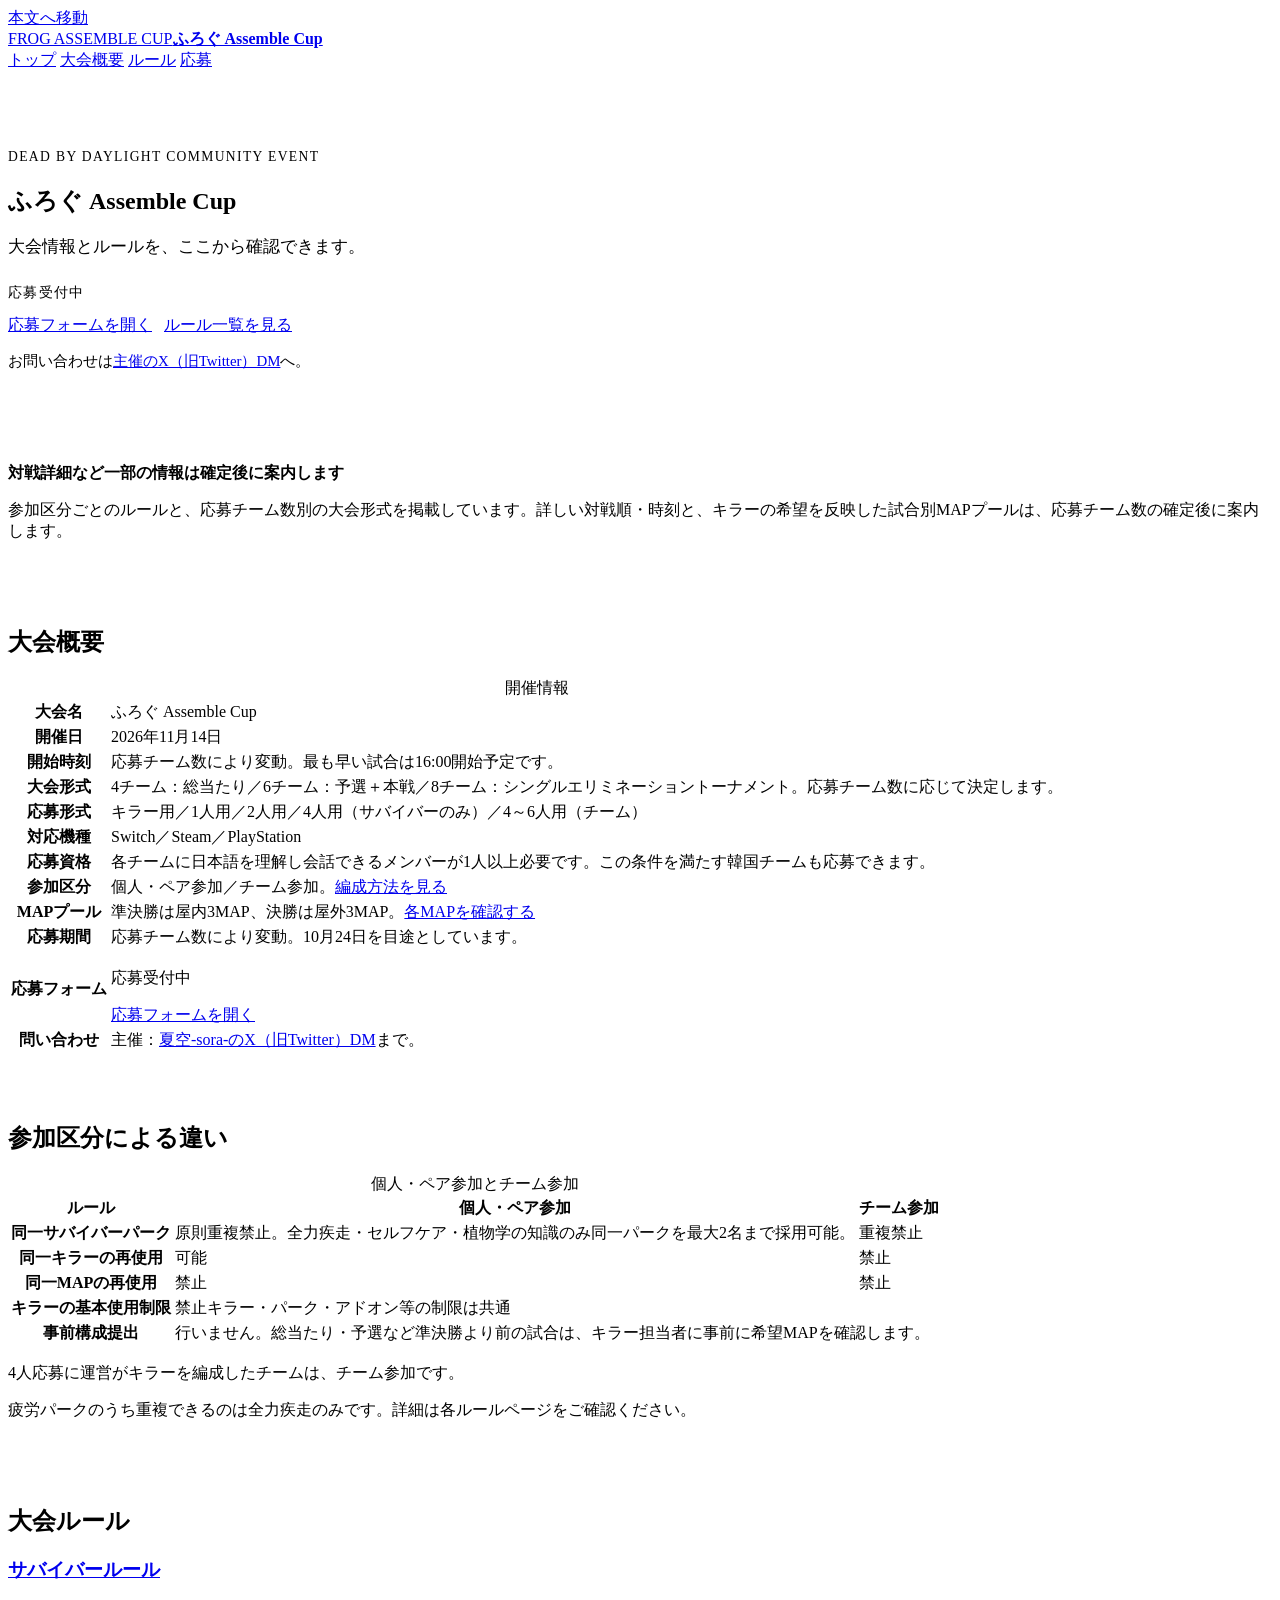
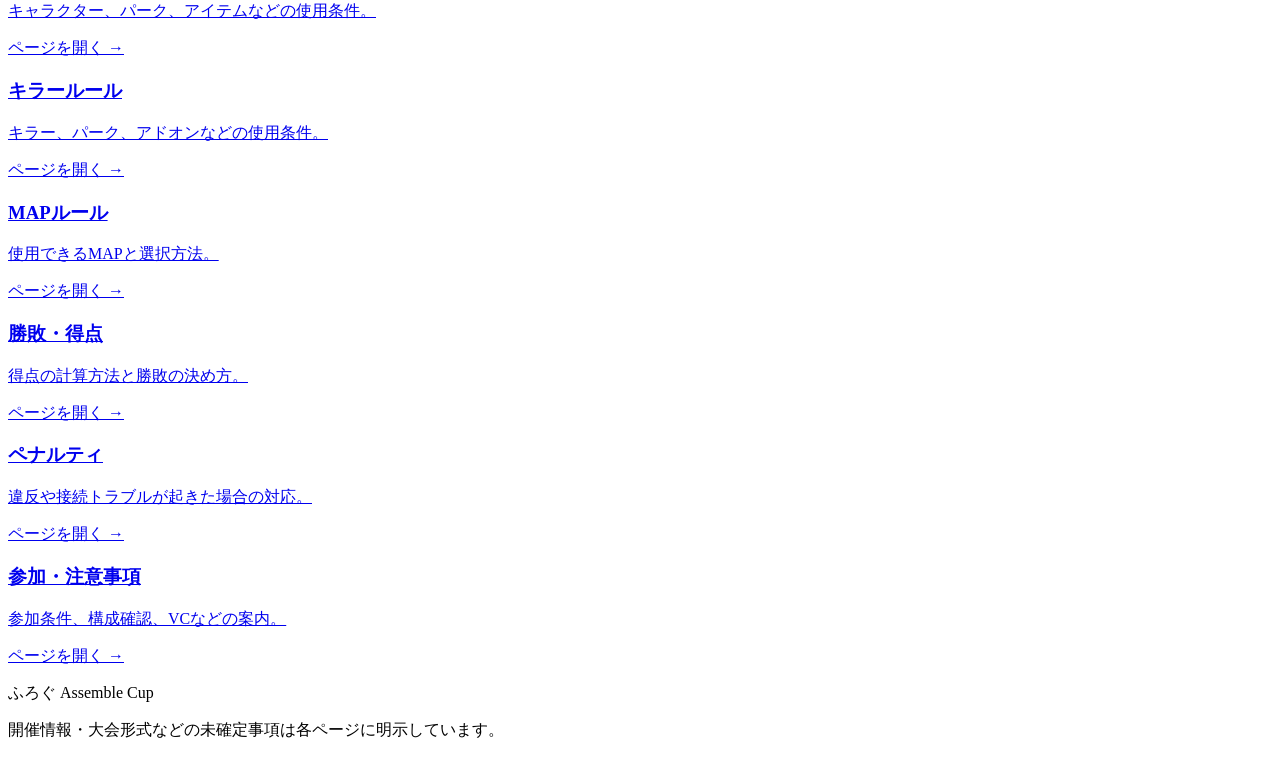
==== index.html @ 49b18150 "Add official Assemble Cup entry links and navigation" ====
<!DOCTYPE html>
<html lang="ja">
<head>
  <meta charset="UTF-8">
  <meta name="viewport" content="width=device-width, initial-scale=1">
  <meta name="description" content="ふろぐ Assemble Cupの大会情報とルール。個人・ペア参加とチーム参加の違いを確認できます。">
  <title>ふろぐ Assemble Cup | 大会ルール</title>
  <link rel="stylesheet" href="css/tokens.css">
  <link rel="stylesheet" href="css/base.css">
  <link rel="stylesheet" href="css/components.css">
  <link rel="stylesheet" href="css/pages.css">
</head>
<body>
  <a class="skip-link" href="#main">本文へ移動</a>
  <header class="site-header">
    <div class="container header-inner">
      <a class="brand" href="index.html" aria-current="page"><span>FROG ASSEMBLE CUP</span><strong>ふろぐ Assemble Cup</strong></a>
      <nav class="site-nav" aria-label="サイトナビゲーション">
        <a href="index.html" aria-current="page">トップ</a>
        <a href="index.html#overview">大会概要</a>
        <a href="pages/rules.html">ルール</a>
        <a href="index.html#entry">応募</a>
      </nav>
    </div>
  </header>
  <main id="main" class="container" tabindex="-1">
    <section class="hero" aria-labelledby="event-title">
      <p class="hero-label">DEAD BY DAYLIGHT COMMUNITY EVENT</p>
      <h1 id="event-title">ふろぐ Assemble Cup</h1>
      <p class="lead">大会情報とルールを、ここから確認できます。</p>
      <p class="hero-label">応募受付中</p>
      <div class="hero-actions"><a class="button" href="https://sorafes-entry.mnb-bsk-bn.workers.dev/">応募フォームを開く</a><a class="button" href="pages/rules.html">ルール一覧を見る</a></div>
      <p class="hero-contact">お問い合わせは<a href="https://x.com/sora_kkp_game">主催のX（旧Twitter）DM</a>へ。</p>
    </section>
    <section class="section" aria-label="公開内容について"><div class="notice"><strong>対戦詳細など一部の情報は確定後に案内します</strong><p>参加区分ごとのルールと、応募チーム数別の大会形式を掲載しています。詳しい対戦順・時刻と、キラーの希望を反映した試合別MAPプールは、応募チーム数の確定後に案内します。</p></div></section>
    <section class="section" id="overview" aria-labelledby="overview-heading">
      <h2 class="section-heading" id="overview-heading">大会概要</h2>
      <div class="table-wrap"><table><caption>開催情報</caption><tbody>
        <tr><th scope="row">大会名</th><td>ふろぐ Assemble Cup</td></tr>
        <tr><th scope="row">開催日</th><td><time datetime="2026-11-14">2026年11月14日</time></td></tr><tr><th scope="row">開始時刻</th><td>応募チーム数により変動。最も早い試合は16:00開始予定です。</td></tr>
        <tr><th scope="row">大会形式</th><td>4チーム：総当たり／6チーム：予選＋本戦／8チーム：シングルエリミネーショントーナメント。応募チーム数に応じて決定します。</td></tr>
        <tr><th scope="row">応募形式</th><td>キラー用／1人用／2人用／4人用（サバイバーのみ）／4～6人用（チーム）</td></tr><tr><th scope="row">対応機種</th><td>Switch／Steam／PlayStation</td></tr><tr><th scope="row">応募資格</th><td>各チームに日本語を理解し会話できるメンバーが1人以上必要です。この条件を満たす韓国チームも応募できます。</td></tr>
        <tr><th scope="row">参加区分</th><td>個人・ペア参加／チーム参加。<a href="pages/notes.html#entry-types">編成方法を見る</a></td></tr>
        <tr><th scope="row">MAPプール</th><td>準決勝は屋内3MAP、決勝は屋外3MAP。<a href="pages/map-pool.html#map-pools">各MAPを確認する</a></td></tr><tr><th scope="row">応募期間</th><td>応募チーム数により変動。<time datetime="2026-10-24">10月24日</time>を目途としています。</td></tr><tr id="entry"><th scope="row">応募フォーム</th><td><p>応募受付中</p><a class="button" href="https://sorafes-entry.mnb-bsk-bn.workers.dev/">応募フォームを開く</a></td></tr><tr><th scope="row">問い合わせ</th><td>主催：<a href="https://x.com/sora_kkp_game">夏空-sora-のX（旧Twitter）DM</a>まで。</td></tr>
      </tbody></table></div>
    </section>
    <section class="section" aria-label="参加区分による違い"><section class="card" id="differences"><h2>参加区分による違い</h2><div class="table-wrap"><table class="comparison-table"><caption>個人・ペア参加とチーム参加</caption><thead><tr><th scope="col">ルール</th><th scope="col">個人・ペア参加</th><th scope="col">チーム参加</th></tr></thead><tbody><tr><th scope="row">同一サバイバーパーク</th><td>原則重複禁止。全力疾走・セルフケア・植物学の知識のみ同一パークを最大2名まで採用可能。</td><td>重複禁止</td></tr><tr><th scope="row">同一キラーの再使用</th><td>可能</td><td>禁止</td></tr><tr><th scope="row">同一MAPの再使用</th><td>禁止</td><td>禁止</td></tr><tr><th scope="row">キラーの基本使用制限</th><td colspan="2">禁止キラー・パーク・アドオン等の制限は共通</td></tr><tr><th scope="row">事前構成提出</th><td colspan="2">行いません。総当たり・予選など準決勝より前の試合は、キラー担当者に事前に希望MAPを確認します。</td></tr></tbody></table></div><p>4人応募に運営がキラーを編成したチームは、チーム参加です。</p><p class="muted">疲労パークのうち重複できるのは全力疾走のみです。詳細は各ルールページをご確認ください。</p></section></section>
    <section class="section" id="rules" aria-labelledby="rules-heading"><h2 class="section-heading" id="rules-heading">大会ルール</h2><div class="grid"><a class="card rule-link" href="pages/survivor-rules.html"><h3>サバイバールール</h3><p>キャラクター、パーク、アイテムなどの使用条件。</p><span class="link-label">ページを開く →</span></a>
<a class="card rule-link" href="pages/killer-rules.html"><h3>キラールール</h3><p>キラー、パーク、アドオンなどの使用条件。</p><span class="link-label">ページを開く →</span></a>
<a class="card rule-link" href="pages/map-pool.html"><h3>MAPルール</h3><p>使用できるMAPと選択方法。</p><span class="link-label">ページを開く →</span></a>
<a class="card rule-link" href="pages/win-condition.html"><h3>勝敗・得点</h3><p>得点の計算方法と勝敗の決め方。</p><span class="link-label">ページを開く →</span></a>
<a class="card rule-link" href="pages/penalties.html"><h3>ペナルティ</h3><p>違反や接続トラブルが起きた場合の対応。</p><span class="link-label">ページを開く →</span></a>
<a class="card rule-link" href="pages/notes.html"><h3>参加・注意事項</h3><p>参加条件、構成確認、VCなどの案内。</p><span class="link-label">ページを開く →</span></a></div></section>
  </main>
  <footer class="site-footer"><div class="container"><p>ふろぐ Assemble Cup</p><p>開催情報・大会形式などの未確定事項は各ページに明示しています。</p></div></footer>
</body>
</html>
---- css/pages.css ----
.hero { padding-block: 64px 44px; border-bottom: 1px solid var(--line); }
.hero-label { color: var(--accent); letter-spacing: .1em; font-size: .85rem; }
.hero .lead { max-width: 640px; color: var(--muted); font-size: 1.05rem; margin-bottom: 26px; }
.hero-contact { margin: 16px 0 0; color: var(--muted); font-size: .93rem; }
.hero h1 { margin-bottom: 18px; }
.section { padding-top: 48px; }
.section-heading { margin-bottom: 20px; }
.page-hero { padding-block: 40px 28px; }
.page-hero h1 { font-size: clamp(1.8rem, 4vw, 2.6rem); margin-bottom: 12px; }
.rule-shell { display: grid; grid-template-columns: 224px minmax(0, 1fr); align-items: start; gap: 28px; }
.rule-content { display: grid; grid-template-columns: minmax(0, 1fr); gap: 20px; min-width: 0; }
.check-list { padding-left: 1.3em; }
.check-list li + li { margin-top: 8px; }
@media (max-width: 900px) { .rule-shell { grid-template-columns: minmax(0, 1fr); gap: 24px; } }
@media (max-width: 600px) { .hero { padding-block: 40px 32px; } .section { padding-top: 36px; } .page-hero { padding-block: 28px 24px; } }

.hero-actions { display: flex; flex-wrap: wrap; gap: 12px; }
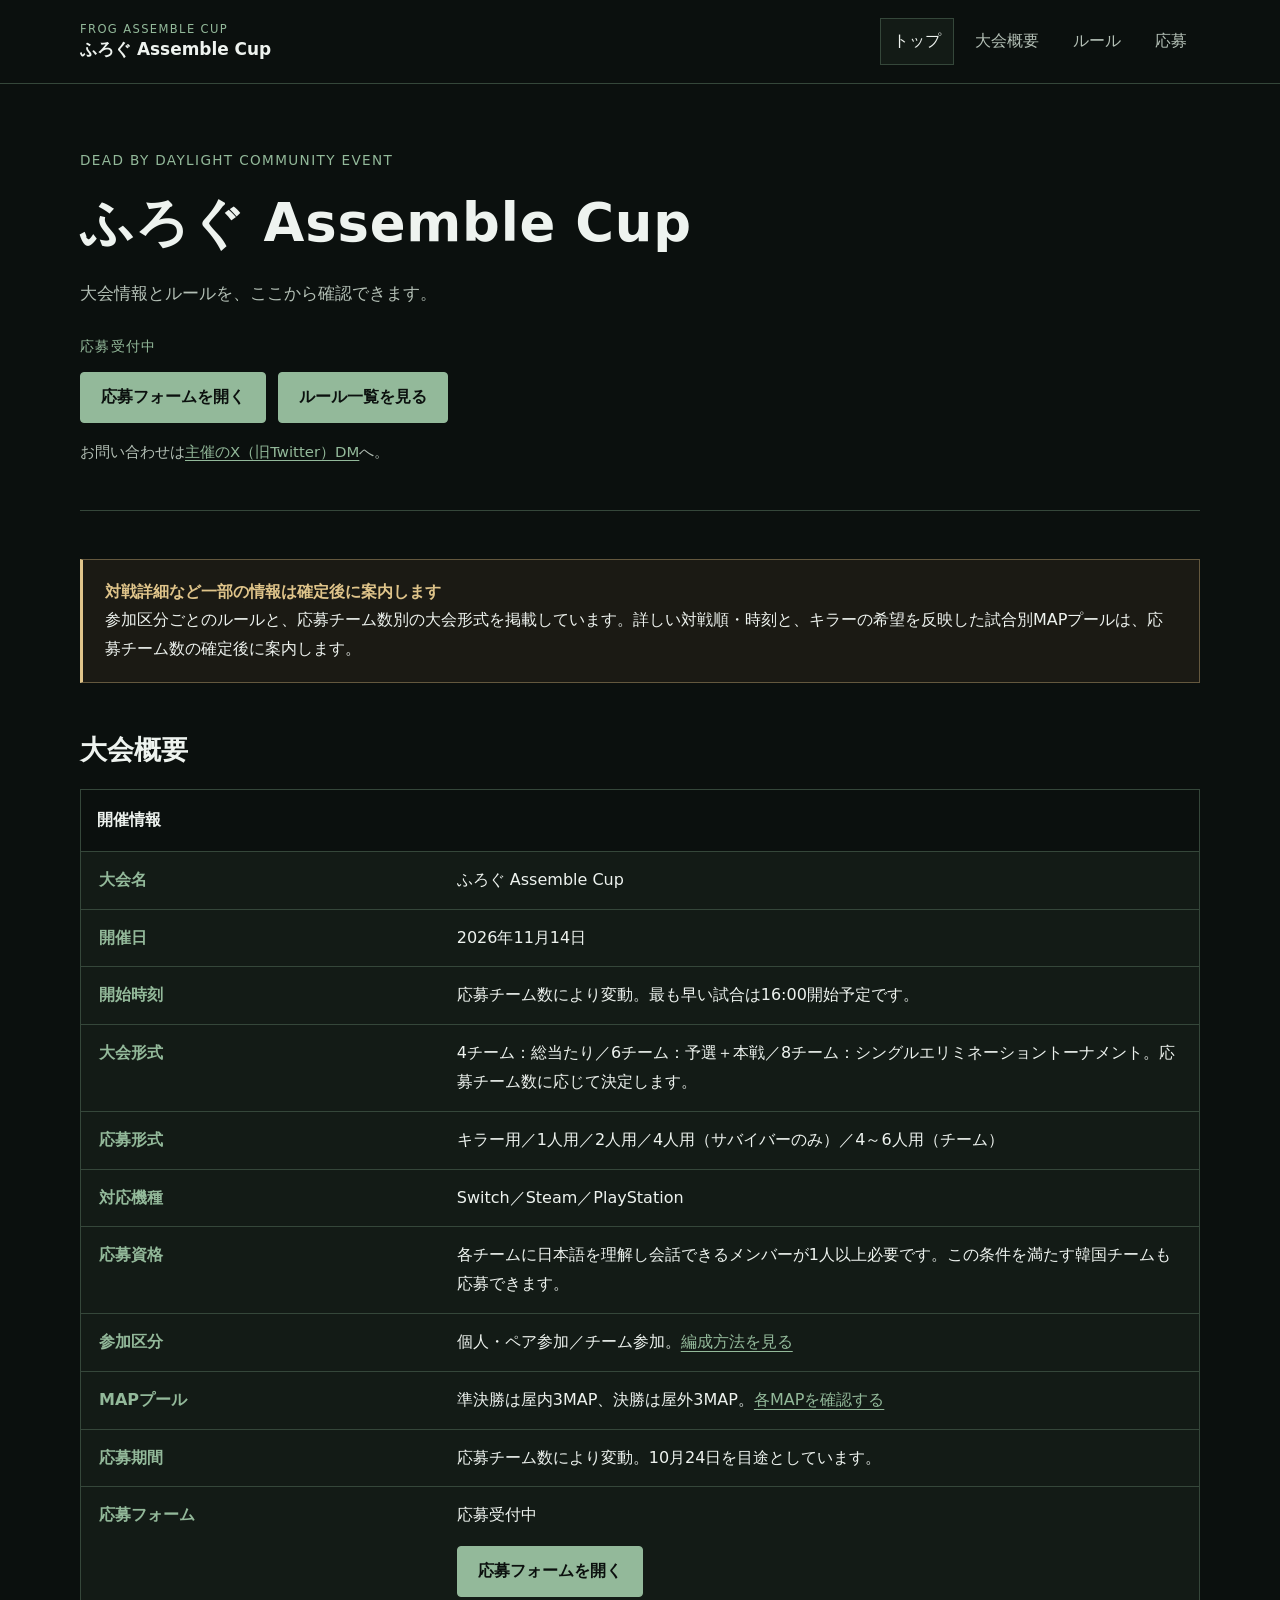
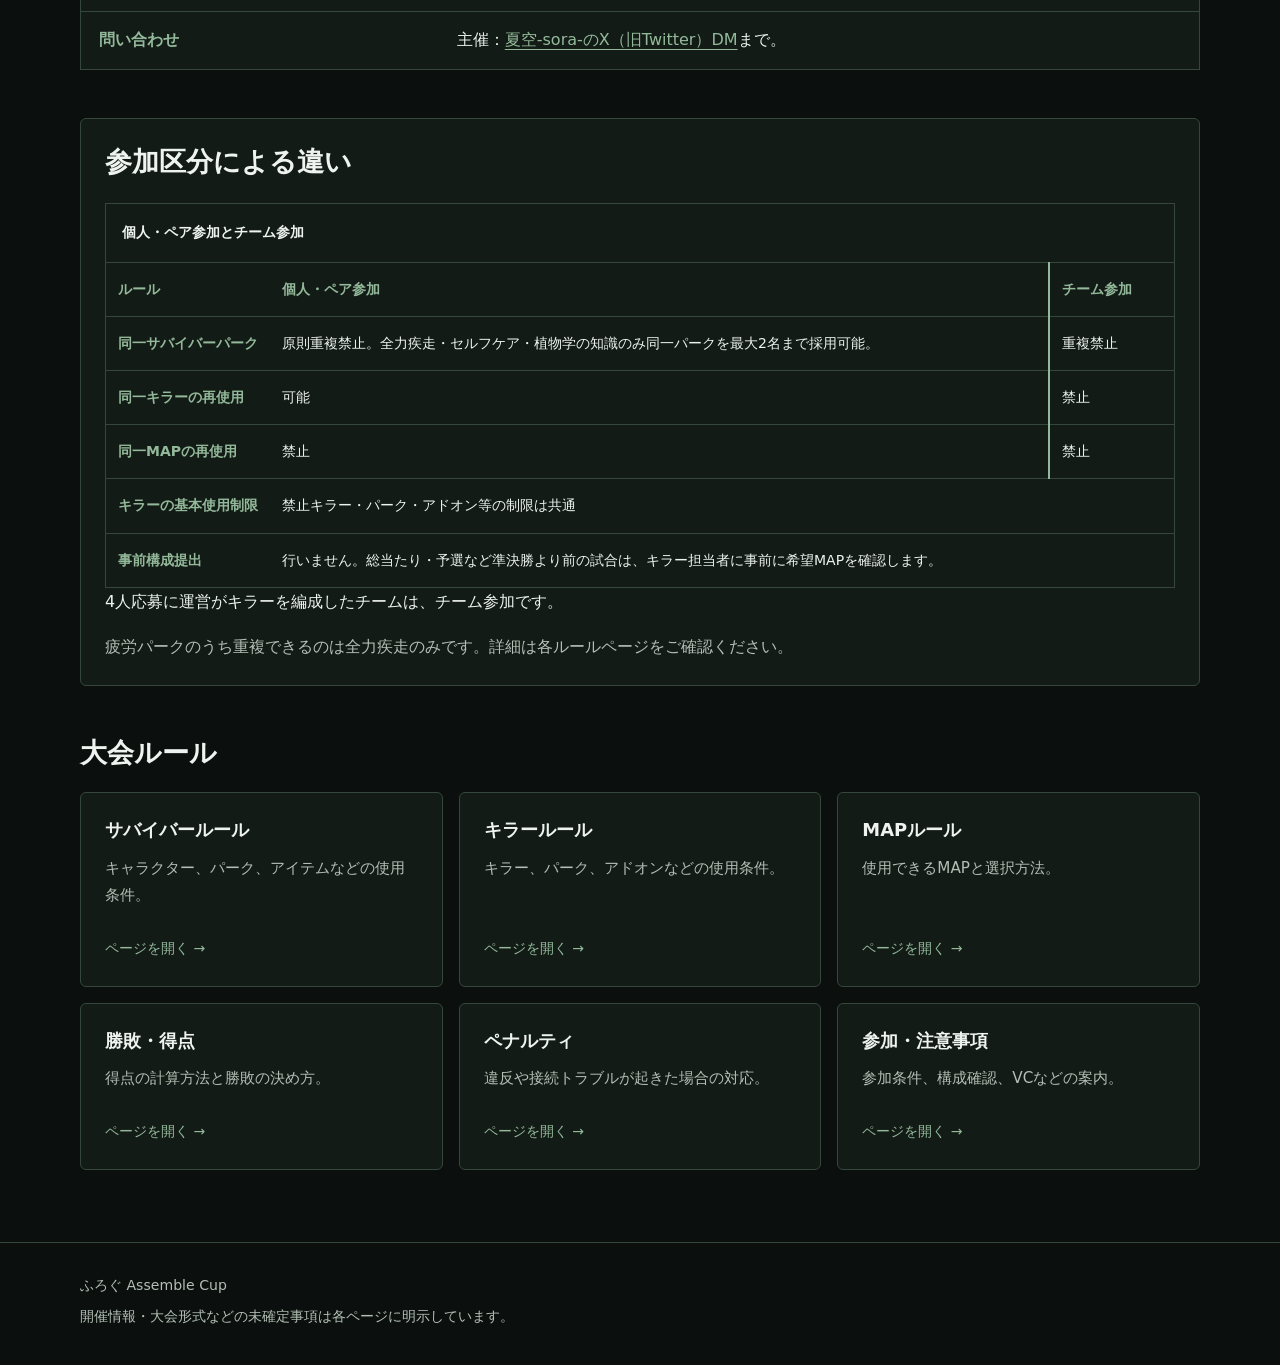
==== commit 7e5a5809: "Add OGP and favicon metadata" ====
--- a/index.html
+++ b/index.html
@@ -5,6 +5,25 @@
   <meta name="viewport" content="width=device-width, initial-scale=1">
   <meta name="description" content="ふろぐ Assemble Cupの大会情報とルール。個人・ペア参加とチーム参加の違いを確認できます。">
   <title>ふろぐ Assemble Cup | 大会ルール</title>
+  <meta property="og:title" content="ふろぐ Assemble Cup | 大会ルール">
+  <meta property="og:description" content="ふろぐ Assemble Cupの大会情報とルール。個人・ペア参加とチーム参加の違いを確認できます。">
+  <meta property="og:type" content="website">
+  <meta property="og:site_name" content="ふろぐ Assemble Cup">
+  <meta property="og:locale" content="ja_JP">
+  <meta property="og:url" content="https://soradbdkkp-lang.github.io/frog-assemble-cup/index.html">
+  <meta property="og:image" content="https://soradbdkkp-lang.github.io/frog-assemble-cup/assets/images/ogp-assemble-cup.png">
+  <meta property="og:image:type" content="image/png">
+  <meta property="og:image:width" content="1200">
+  <meta property="og:image:height" content="630">
+  <meta property="og:image:alt" content="ふろぐ Assemble Cup 大会告知画像">
+  <meta name="twitter:card" content="summary_large_image">
+  <meta name="twitter:title" content="ふろぐ Assemble Cup | 大会ルール">
+  <meta name="twitter:description" content="ふろぐ Assemble Cupの大会情報とルール。個人・ペア参加とチーム参加の違いを確認できます。">
+  <meta name="twitter:image" content="https://soradbdkkp-lang.github.io/frog-assemble-cup/assets/images/ogp-assemble-cup.png">
+  <meta name="twitter:image:alt" content="ふろぐ Assemble Cup 大会告知画像">
+  <link rel="icon" type="image/png" sizes="32x32" href="assets/images/favicon-32.png">
+  <link rel="icon" href="assets/images/favicon.ico" sizes="any">
+  <link rel="apple-touch-icon" sizes="180x180" href="assets/images/apple-touch-icon.png">
   <link rel="stylesheet" href="css/tokens.css">
   <link rel="stylesheet" href="css/base.css">
   <link rel="stylesheet" href="css/components.css">
--- a/css/tokens.css
+++ b/css/tokens.css
@@ -0,0 +1,12 @@
+:root {
+  color-scheme: dark;
+  --bg: #0b100e;
+  --surface: #131b16;
+  --surface-hover: #1b2820;
+  --text: #eef3ef;
+  --muted: #b3bfb5;
+  --accent: #93b99a;
+  --line: #35473a;
+  --warning: #dfc48a;
+  --max-width: 1120px;
+}
--- a/css/base.css
+++ b/css/base.css
@@ -0,0 +1,18 @@
+* { box-sizing: border-box; }
+html { scroll-behavior: smooth; }
+body { margin: 0; background: var(--bg); color: var(--text); font-family: 'Yu Gothic', 'Hiragino Kaku Gothic ProN', Meiryo, system-ui, sans-serif; line-height: 1.8; overflow-wrap: anywhere; }
+a { color: var(--accent); text-underline-offset: .22em; }
+a:hover { color: var(--text); }
+:focus-visible { outline: 3px solid var(--accent); outline-offset: 4px; }
+img { display: block; max-width: 100%; }
+h1, h2, h3, p { margin-top: 0; }
+h1, h2, h3 { line-height: 1.4; }
+h1 { font-size: clamp(1.9rem, 5vw, 3.3rem); letter-spacing: .015em; }
+h2 { font-size: clamp(1.35rem, 3vw, 1.7rem); }
+h3 { font-size: 1.12rem; }
+p:last-child, ul:last-child { margin-bottom: 0; }
+[id] { scroll-margin-top: 7rem; }
+.container { width: min(var(--max-width), calc(100% - 40px)); margin-inline: auto; }
+.muted { color: var(--muted); }
+@media (max-width: 600px) { .container { width: calc(100% - 32px); } [id] { scroll-margin-top: 11rem; } }
+@media (prefers-reduced-motion: reduce) { html { scroll-behavior: auto; } }
--- a/css/components.css
+++ b/css/components.css
@@ -0,0 +1,74 @@
+.skip-link { position: fixed; top: 12px; left: 12px; z-index: 30; padding: 10px 16px; background: var(--text); color: var(--bg); transform: translateY(-160%); }
+.skip-link:focus { transform: translateY(0); }
+.site-header { position: sticky; top: 0; z-index: 20; border-bottom: 1px solid var(--line); background: var(--bg); }
+.header-inner { display: flex; align-items: center; justify-content: space-between; gap: 24px; padding-block: 18px; }
+.brand { color: var(--text); text-decoration: none; line-height: 1.45; }
+.brand span { display: block; color: var(--accent); font-size: .72rem; letter-spacing: .12em; }
+.brand strong { display: block; font-size: 1.06rem; }
+.site-nav { display: flex; gap: 8px; flex-wrap: wrap; }
+.site-nav a { display: inline-flex; align-items: center; min-height: 44px; padding: 8px 12px; color: var(--muted); text-decoration: none; border: 1px solid transparent; }
+.site-nav a:hover, .site-nav a[aria-current='page'] { color: var(--text); border-color: var(--line); background: var(--surface); }
+.card { padding: 24px; background: var(--surface); border: 1px solid var(--line); border-radius: 6px; }
+.grid { display: grid; grid-template-columns: repeat(3, minmax(0, 1fr)); gap: 16px; }
+.rule-link { display: flex; flex-direction: column; align-items: flex-start; gap: 12px; color: var(--text); text-decoration: none; }
+.rule-link:hover { background: var(--surface-hover); }
+.rule-link h3 { margin: 0; }
+.rule-link p { color: var(--muted); font-size: .95rem; }
+.rule-link .link-label { margin-top: auto; color: var(--accent); font-size: .88rem; }
+.status { display: inline-block; color: var(--warning); font-size: .82rem; padding: 2px 9px; border: 1px solid #64583e; border-radius: 3px; }
+.notice { padding: 18px 22px; border: 1px solid #64583e; border-left: 3px solid var(--warning); background: #1b1a14; }
+.notice strong { color: var(--warning); }
+.button { display: inline-flex; align-items: center; justify-content: center; min-height: 48px; padding: 10px 20px; border: 1px solid var(--accent); border-radius: 4px; background: var(--accent); color: var(--bg); font-weight: 700; text-decoration: none; }
+.button:hover { background: var(--text); color: var(--bg); }
+.breadcrumb { font-size: .9rem; color: var(--muted); margin-bottom: 18px; }
+.side-nav { display: grid; align-content: start; gap: 6px; position: sticky; top: 114px; }
+.side-nav a { min-height: 44px; display: flex; align-items: center; padding: 10px 14px; border: 1px solid var(--line); color: var(--muted); text-decoration: none; }
+.side-nav a:hover, .side-nav a[aria-current='page'] { border-color: var(--accent); background: var(--surface); color: var(--text); }
+.page-toc { padding: 16px 20px; border: 1px solid var(--line); background: var(--surface); }
+.page-toc ul { display: flex; flex-wrap: wrap; gap: 8px 20px; padding: 0; list-style: none; }
+.page-toc a { min-height: 44px; display: inline-flex; align-items: center; }
+.table-wrap { overflow-x: auto; border: 1px solid var(--line); }
+table { width: 100%; border-collapse: collapse; background: var(--surface); }
+caption { text-align: left; padding: 16px; font-weight: 700; }
+th, td { padding: 14px 18px; border-top: 1px solid var(--line); text-align: left; vertical-align: top; }
+th { color: var(--accent); width: 32%; }
+.site-footer { border-top: 1px solid var(--line); margin-top: 72px; padding-block: 30px; font-size: .88rem; color: var(--muted); }
+.site-footer p { margin-bottom: 6px; }
+@media (max-width: 900px) { .header-inner { align-items: flex-start; flex-direction: column; gap: 10px; } .grid { grid-template-columns: repeat(2, minmax(0, 1fr)); } .side-nav { position: static; grid-template-columns: repeat(2, minmax(0, 1fr)); } }
+@media (max-width: 600px) { .grid { grid-template-columns: 1fr; } .card { padding: 20px; } .header-inner { padding-block: 12px; } .site-nav { gap: 4px; } .site-nav a { padding-inline: 10px; } .side-nav a { padding-inline: 10px; font-size: .88rem; } th, td { padding: 12px; } }
+
+.notice--info { border-color: var(--line); border-left-color: var(--accent); background: var(--surface); }
+.notice--info strong { color: var(--accent); }
+.comparison-table { min-width: 600px; }
+.comparison-table th { width: auto; }
+.perk-list { display: grid; grid-template-columns: repeat(2, minmax(0, 1fr)); gap: 10px; }
+.perk-item { padding: 10px 14px; border: 1px solid var(--line); background: var(--bg); }
+.perk-item p { margin: 6px 0 0; color: var(--muted); }
+.rule-visual, .rule-flow { display: grid; gap: 16px; }
+.rule-panel { padding: 18px; border: 1px solid var(--line); margin-top: 18px; background: var(--bg); }
+.rule-score-grid, .data-grid { display: grid; grid-template-columns: repeat(2, minmax(0, 1fr)); gap: 16px; }
+.rule-score-grid .rule-panel { margin-top: 0; }
+.rule-panel__label { display: block; color: var(--accent); font-size: .86rem; margin-bottom: 8px; }
+.rule-equation { display: flex; flex-wrap: wrap; align-items: center; gap: 12px; }
+.rule-equation__term { display: grid; gap: 4px; padding: 12px; border: 1px solid var(--line); flex: 1 1 140px; }
+.rule-equation__term span, .rule-equation__term small { color: var(--muted); }
+.rule-equation__operator { font-size: 1.2rem; }
+.rule-outcome, .rule-calculation-result { margin-top: 16px; font-weight: 700; }
+.rule-flow__step, .rule-callout, .rule-branch__option { display: grid; gap: 6px; border: 1px solid var(--line); padding: 14px; }
+.rule-flow__arrow { display: flex; align-items: center; gap: 12px; color: var(--muted); }
+.rule-branch { display: grid; gap: 10px; }
+.rule-branch__operator { display: grid; gap: 4px; color: var(--muted); }
+.rule-callout { margin-top: 16px; }
+.rule-flow__step--warning { border-left: 3px solid var(--warning); }
+.rule-flow__step--danger, .rule-panel--danger { border-left: 3px solid #d49a91; }
+.rule-flow__step--ok { border-left: 3px solid var(--accent); }
+.notice-box { padding: 16px; border: 1px solid var(--line); }
+.killer-badge { color: var(--accent); }
+.rule-content > .grid { grid-template-columns: repeat(2, minmax(0, 1fr)); }
+@media (max-width: 600px) { .perk-list, .rule-score-grid, .data-grid, .rule-content > .grid { grid-template-columns: 1fr; } .rule-equation { flex-direction: column; align-items: stretch; } .rule-equation__term { flex-basis: auto; } .rule-equation__operator { align-self: center; } }
+
+/* Images supplied in frogcup-vol1.zip; labels remain readable without images. */
+.perk-item { display: grid; grid-template-columns: 48px minmax(0, 1fr); align-items: center; gap: 12px; }
+.perk-item img { width: 48px; height: 48px; object-fit: contain; }
+.perk-item--condition p { grid-column: 2; }
+@media (max-width: 600px) { .perk-item { grid-template-columns: 42px minmax(0, 1fr); gap: 10px; } .perk-item img { width: 42px; height: 42px; } }
--- a/css/pages.css
+++ b/css/pages.css
@@ -15,3 +15,11 @@
 @media (max-width: 600px) { .hero { padding-block: 40px 32px; } .section { padding-top: 36px; } .page-hero { padding-block: 28px 24px; } }
 
 .hero-actions { display: flex; flex-wrap: wrap; gap: 12px; }
+
+/* Participation comparison: explicit lines and column divider. */
+.comparison-table { min-width: 810px; font-size: .875rem; }
+.comparison-table th, .comparison-table td { padding: 14px 12px; }
+.comparison-table th:first-child { width: 164px; }
+.comparison-table th:last-child { min-width: 100px; }
+.comparison-table tr > :nth-child(3) { border-left: 2px solid var(--accent); }
+.comparison-line { display: block; white-space: nowrap; }
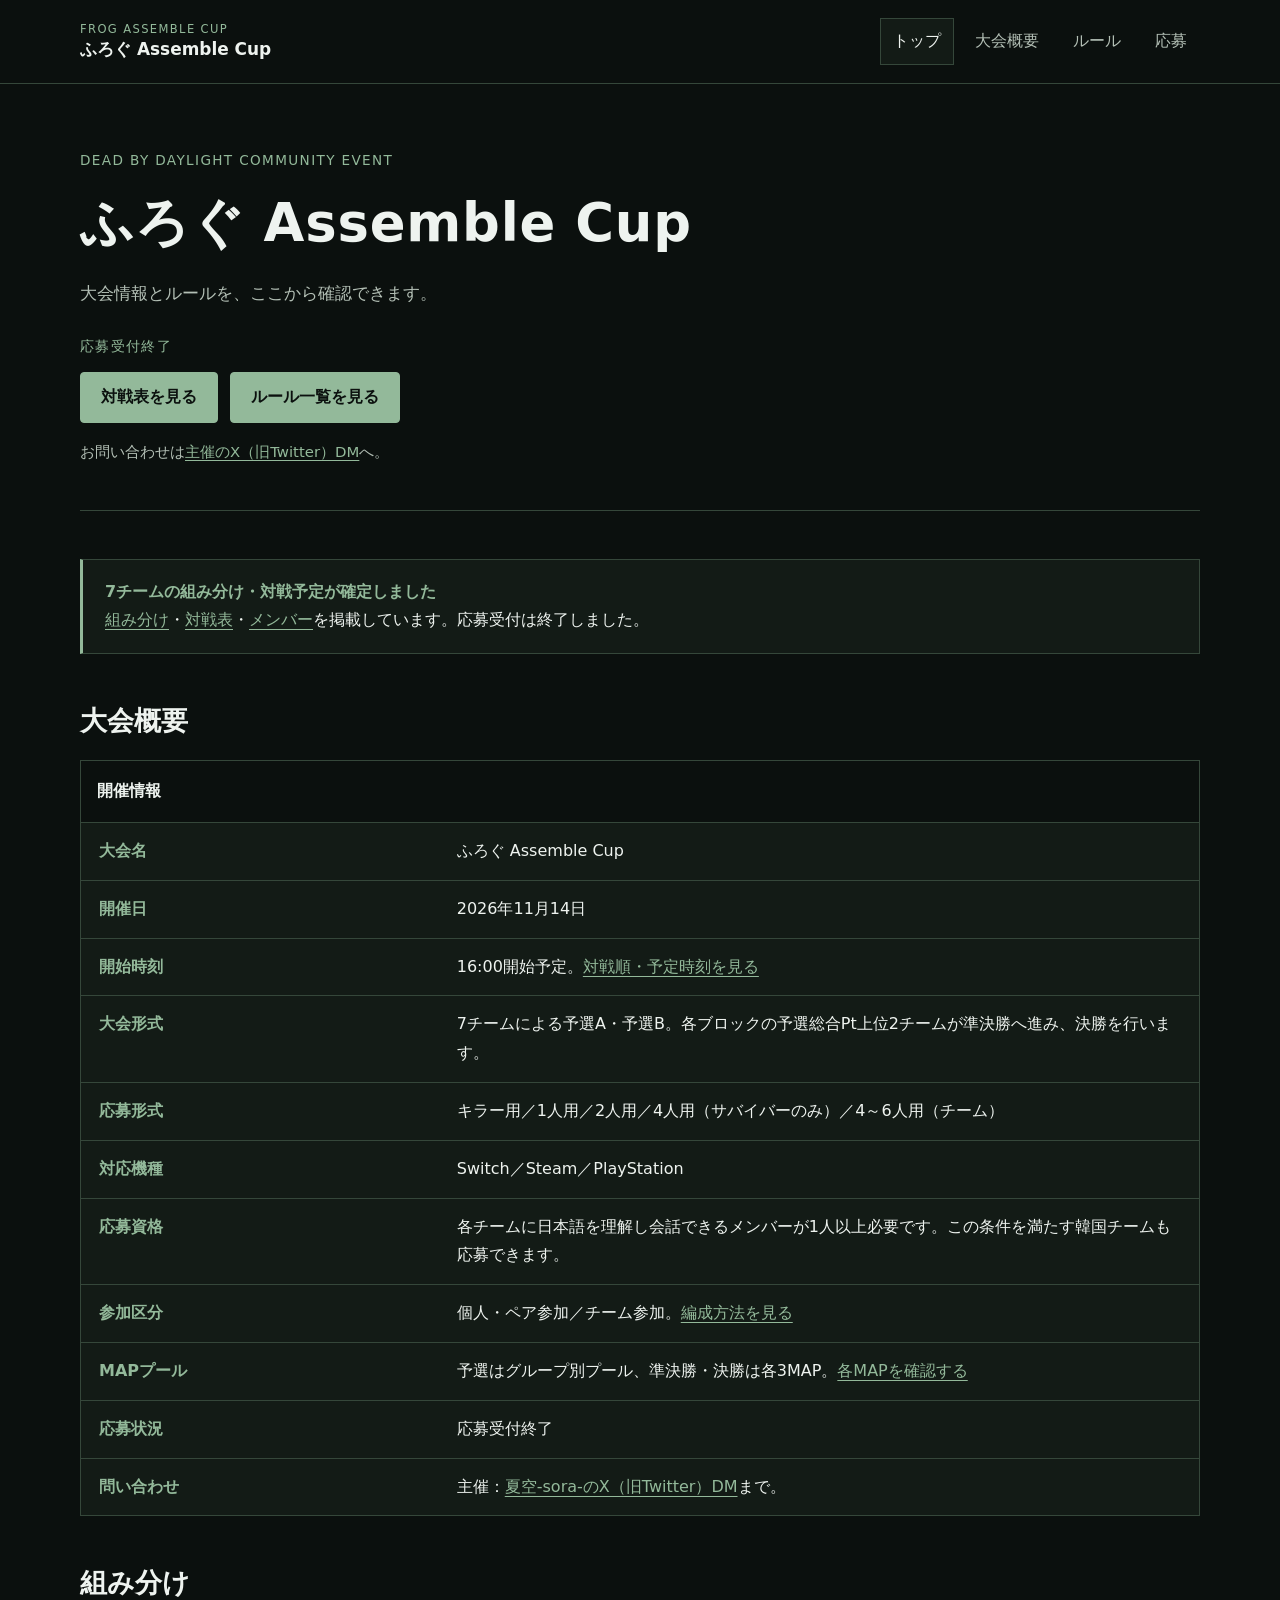
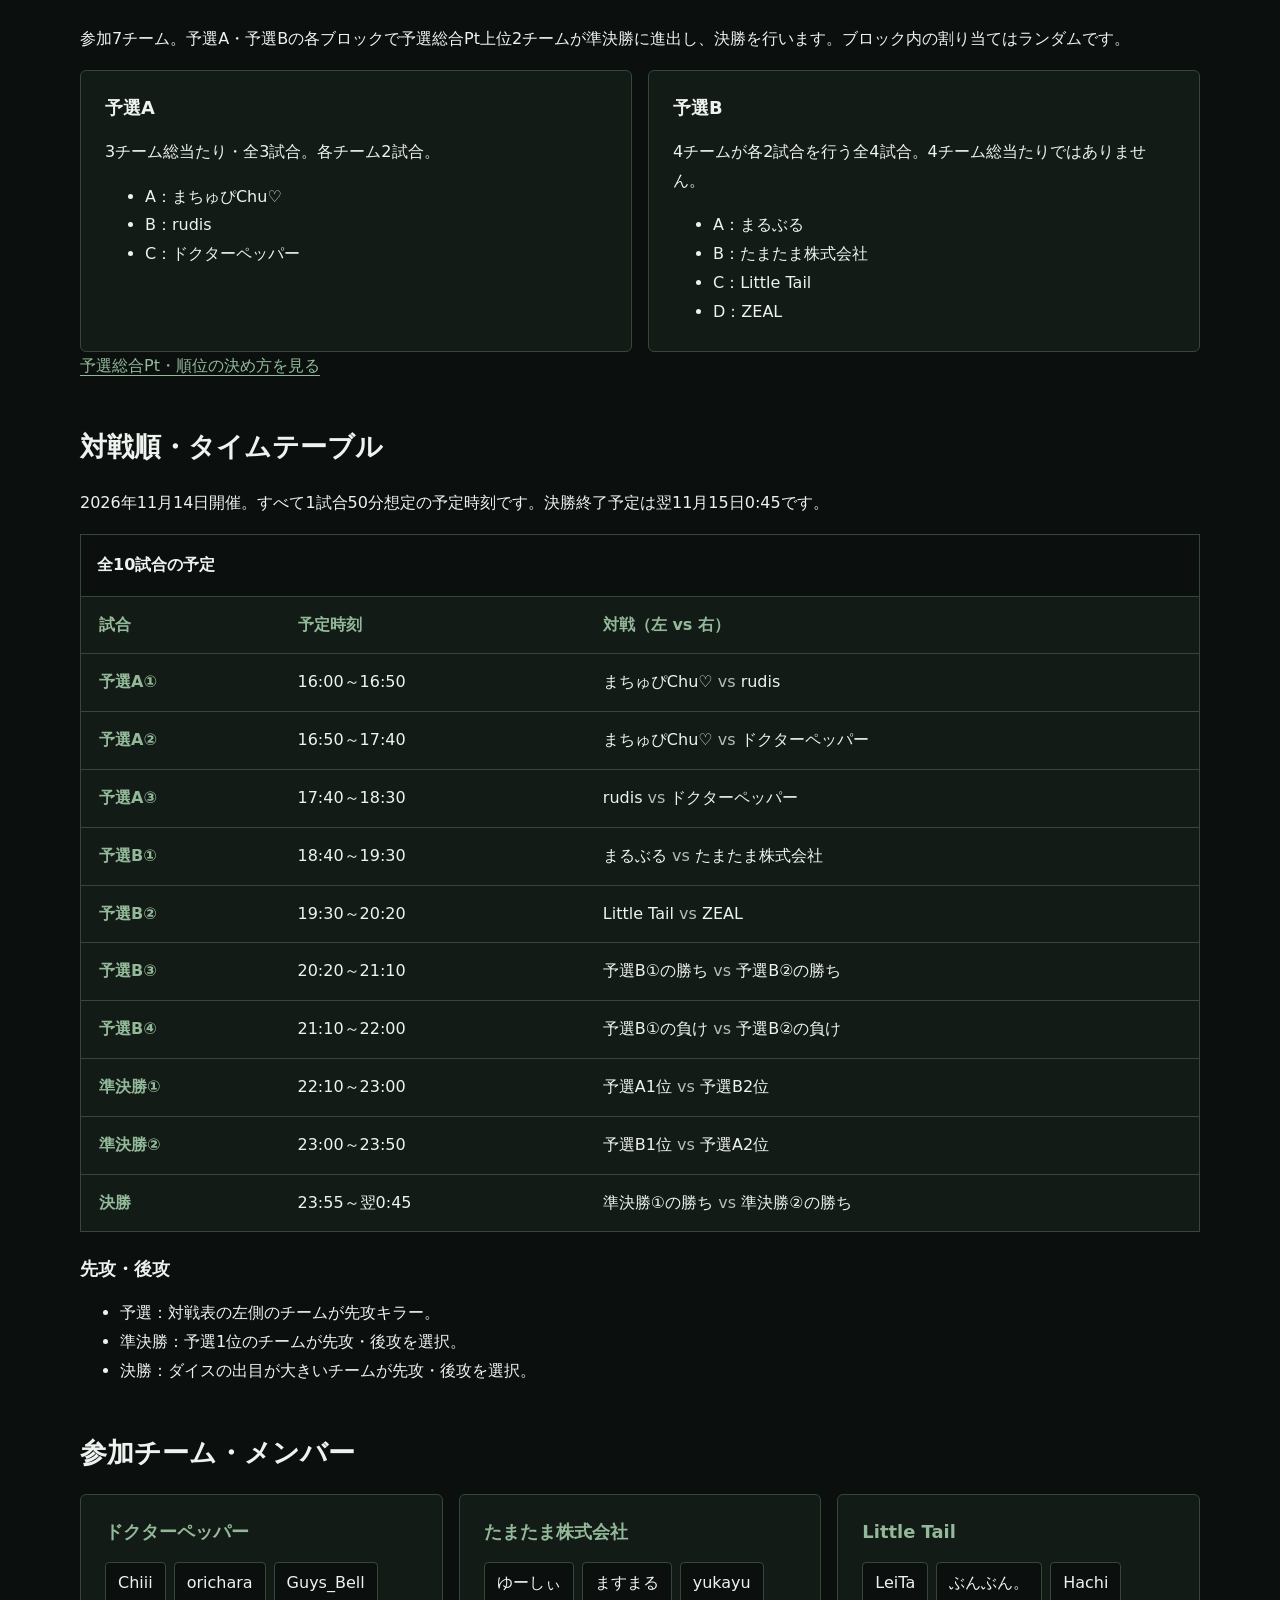
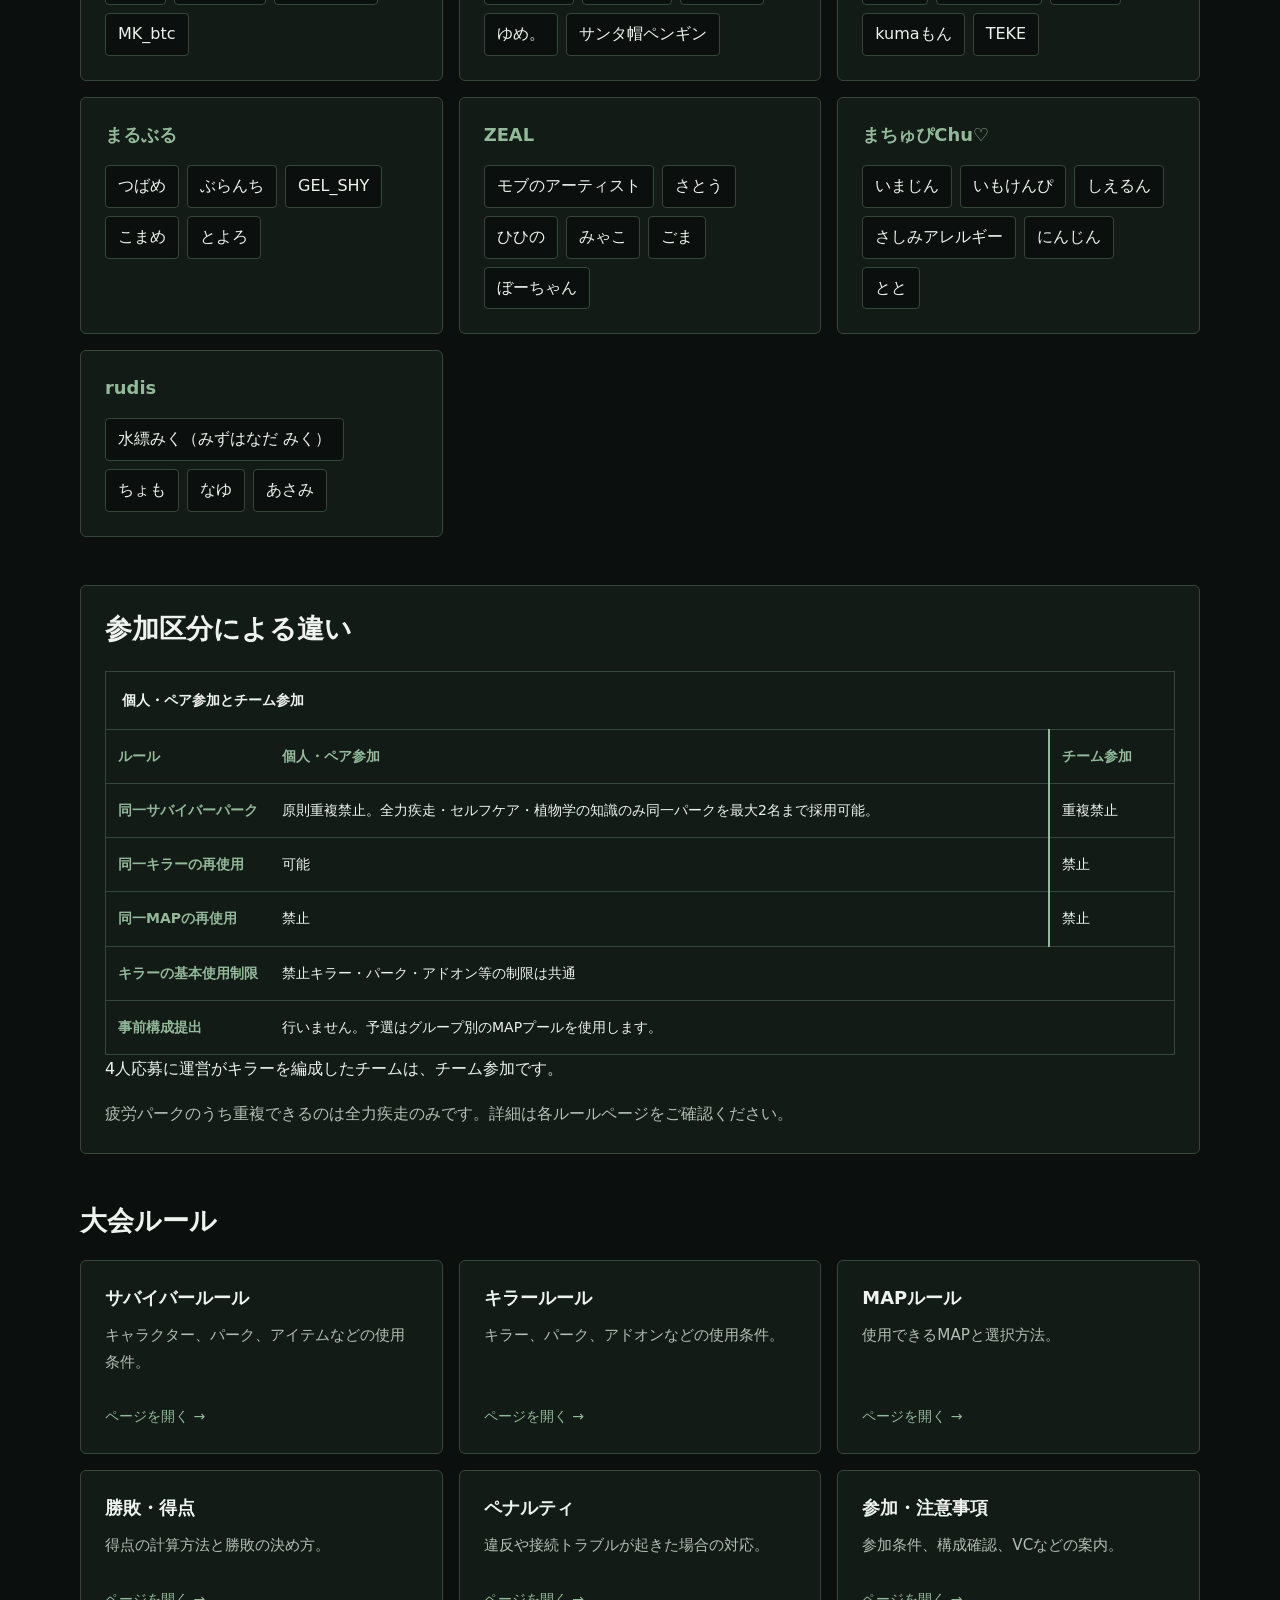
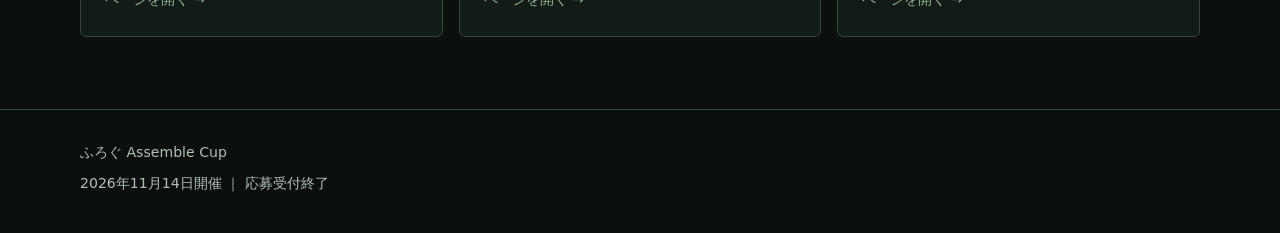
==== commit ffe36960: "Publish confirmed Assemble Cup teams, schedule and scoring" ====
--- a/index.html
+++ b/index.html
@@ -3,10 +3,10 @@
 <head>
   <meta charset="UTF-8">
   <meta name="viewport" content="width=device-width, initial-scale=1">
-  <meta name="description" content="ふろぐ Assemble Cupの大会情報とルール。個人・ペア参加とチーム参加の違いを確認できます。">
+  <meta name="description" content="2026年11月14日開催、ふろぐ Assemble Cup。参加7チーム、対戦予定、メンバーと大会ルールを掲載。応募受付終了。">
   <title>ふろぐ Assemble Cup | 大会ルール</title>
   <meta property="og:title" content="ふろぐ Assemble Cup | 大会ルール">
-  <meta property="og:description" content="ふろぐ Assemble Cupの大会情報とルール。個人・ペア参加とチーム参加の違いを確認できます。">
+  <meta property="og:description" content="2026年11月14日開催、ふろぐ Assemble Cup。参加7チーム、対戦予定、メンバーと大会ルールを掲載。応募受付終了。">
   <meta property="og:type" content="website">
   <meta property="og:site_name" content="ふろぐ Assemble Cup">
   <meta property="og:locale" content="ja_JP">
@@ -18,7 +18,7 @@
   <meta property="og:image:alt" content="ふろぐ Assemble Cup 大会告知画像">
   <meta name="twitter:card" content="summary_large_image">
   <meta name="twitter:title" content="ふろぐ Assemble Cup | 大会ルール">
-  <meta name="twitter:description" content="ふろぐ Assemble Cupの大会情報とルール。個人・ペア参加とチーム参加の違いを確認できます。">
+  <meta name="twitter:description" content="2026年11月14日開催、ふろぐ Assemble Cup。参加7チーム、対戦予定、メンバーと大会ルールを掲載。応募受付終了。">
   <meta name="twitter:image" content="https://soradbdkkp-lang.github.io/frog-assemble-cup/assets/images/ogp-assemble-cup.png">
   <meta name="twitter:image:alt" content="ふろぐ Assemble Cup 大会告知画像">
   <link rel="icon" type="image/png" sizes="32x32" href="assets/images/favicon-32.png">
@@ -47,23 +47,41 @@
       <p class="hero-label">DEAD BY DAYLIGHT COMMUNITY EVENT</p>
       <h1 id="event-title">ふろぐ Assemble Cup</h1>
       <p class="lead">大会情報とルールを、ここから確認できます。</p>
-      <p class="hero-label">応募受付中</p>
-      <div class="hero-actions"><a class="button" href="https://sorafes-entry.mnb-bsk-bn.workers.dev/">応募フォームを開く</a><a class="button" href="pages/rules.html">ルール一覧を見る</a></div>
+      <p class="hero-label">応募受付終了</p>
+      <div class="hero-actions"><a class="button" href="#schedule">対戦表を見る</a><a class="button" href="pages/rules.html">ルール一覧を見る</a></div>
       <p class="hero-contact">お問い合わせは<a href="https://x.com/sora_kkp_game">主催のX（旧Twitter）DM</a>へ。</p>
     </section>
-    <section class="section" aria-label="公開内容について"><div class="notice"><strong>対戦詳細など一部の情報は確定後に案内します</strong><p>参加区分ごとのルールと、応募チーム数別の大会形式を掲載しています。詳しい対戦順・時刻と、キラーの希望を反映した試合別MAPプールは、応募チーム数の確定後に案内します。</p></div></section>
+    <section class="section" aria-label="大会情報"><div class="notice notice--info"><strong>7チームの組み分け・対戦予定が確定しました</strong><p><a href="#groups">組み分け</a>・<a href="#schedule">対戦表</a>・<a href="#teams">メンバー</a>を掲載しています。応募受付は終了しました。</p></div></section>
     <section class="section" id="overview" aria-labelledby="overview-heading">
       <h2 class="section-heading" id="overview-heading">大会概要</h2>
       <div class="table-wrap"><table><caption>開催情報</caption><tbody>
         <tr><th scope="row">大会名</th><td>ふろぐ Assemble Cup</td></tr>
-        <tr><th scope="row">開催日</th><td><time datetime="2026-11-14">2026年11月14日</time></td></tr><tr><th scope="row">開始時刻</th><td>応募チーム数により変動。最も早い試合は16:00開始予定です。</td></tr>
-        <tr><th scope="row">大会形式</th><td>4チーム：総当たり／6チーム：予選＋本戦／8チーム：シングルエリミネーショントーナメント。応募チーム数に応じて決定します。</td></tr>
+        <tr><th scope="row">開催日</th><td><time datetime="2026-11-14">2026年11月14日</time></td></tr><tr><th scope="row">開始時刻</th><td>16:00開始予定。<a href="#schedule">対戦順・予定時刻を見る</a></td></tr>
+        <tr><th scope="row">大会形式</th><td>7チームによる予選A・予選B。各ブロックの予選総合Pt上位2チームが準決勝へ進み、決勝を行います。</td></tr>
         <tr><th scope="row">応募形式</th><td>キラー用／1人用／2人用／4人用（サバイバーのみ）／4～6人用（チーム）</td></tr><tr><th scope="row">対応機種</th><td>Switch／Steam／PlayStation</td></tr><tr><th scope="row">応募資格</th><td>各チームに日本語を理解し会話できるメンバーが1人以上必要です。この条件を満たす韓国チームも応募できます。</td></tr>
         <tr><th scope="row">参加区分</th><td>個人・ペア参加／チーム参加。<a href="pages/notes.html#entry-types">編成方法を見る</a></td></tr>
-        <tr><th scope="row">MAPプール</th><td>準決勝は屋内3MAP、決勝は屋外3MAP。<a href="pages/map-pool.html#map-pools">各MAPを確認する</a></td></tr><tr><th scope="row">応募期間</th><td>応募チーム数により変動。<time datetime="2026-10-24">10月24日</time>を目途としています。</td></tr><tr id="entry"><th scope="row">応募フォーム</th><td><p>応募受付中</p><a class="button" href="https://sorafes-entry.mnb-bsk-bn.workers.dev/">応募フォームを開く</a></td></tr><tr><th scope="row">問い合わせ</th><td>主催：<a href="https://x.com/sora_kkp_game">夏空-sora-のX（旧Twitter）DM</a>まで。</td></tr>
+        <tr><th scope="row">MAPプール</th><td>予選はグループ別プール、準決勝・決勝は各3MAP。<a href="pages/map-pool.html#map-pools">各MAPを確認する</a></td></tr><tr id="entry"><th scope="row">応募状況</th><td>応募受付終了</td></tr><tr><th scope="row">問い合わせ</th><td>主催：<a href="https://x.com/sora_kkp_game">夏空-sora-のX（旧Twitter）DM</a>まで。</td></tr>
       </tbody></table></div>
     </section>
-    <section class="section" aria-label="参加区分による違い"><section class="card" id="differences"><h2>参加区分による違い</h2><div class="table-wrap"><table class="comparison-table"><caption>個人・ペア参加とチーム参加</caption><thead><tr><th scope="col">ルール</th><th scope="col">個人・ペア参加</th><th scope="col">チーム参加</th></tr></thead><tbody><tr><th scope="row">同一サバイバーパーク</th><td>原則重複禁止。全力疾走・セルフケア・植物学の知識のみ同一パークを最大2名まで採用可能。</td><td>重複禁止</td></tr><tr><th scope="row">同一キラーの再使用</th><td>可能</td><td>禁止</td></tr><tr><th scope="row">同一MAPの再使用</th><td>禁止</td><td>禁止</td></tr><tr><th scope="row">キラーの基本使用制限</th><td colspan="2">禁止キラー・パーク・アドオン等の制限は共通</td></tr><tr><th scope="row">事前構成提出</th><td colspan="2">行いません。総当たり・予選など準決勝より前の試合は、キラー担当者に事前に希望MAPを確認します。</td></tr></tbody></table></div><p>4人応募に運営がキラーを編成したチームは、チーム参加です。</p><p class="muted">疲労パークのうち重複できるのは全力疾走のみです。詳細は各ルールページをご確認ください。</p></section></section>
+<section class="section" id="groups"><h2>組み分け</h2><p>参加7チーム。予選A・予選Bの各ブロックで予選総合Pt上位2チームが準決勝に進出し、決勝を行います。ブロック内の割り当てはランダムです。</p><div class="data-grid"><article class="card"><h3>予選A</h3><p>3チーム総当たり・全3試合。各チーム2試合。</p><ul><li>A：まちゅぴChu♡</li><li>B：rudis</li><li>C：ドクターペッパー</li></ul></article><article class="card"><h3>予選B</h3><p>4チームが各2試合を行う全4試合。4チーム総当たりではありません。</p><ul><li>A：まるぶる</li><li>B：たまたま株式会社</li><li>C：Little Tail</li><li>D：ZEAL</li></ul></article></div><p><a href="pages/win-condition.html#qualifying-points">予選総合Pt・順位の決め方を見る</a></p></section>
+<section class="section" id="schedule"><h2>対戦順・タイムテーブル</h2><p>2026年11月14日開催。すべて1試合50分想定の予定時刻です。決勝終了予定は翌11月15日0:45です。</p><div class="table-wrap" tabindex="0" role="region" aria-label="対戦表"><table class="schedule-table"><caption>全10試合の予定</caption><thead><tr><th scope="col">試合</th><th scope="col">予定時刻</th><th scope="col">対戦（左 vs 右）</th></tr></thead><tbody><tr><th scope="row">予選A①</th><td>16:00～16:50</td><td><span>まちゅぴChu♡</span> <span class="muted">vs</span> <span>rudis</span></td></tr>
+<tr><th scope="row">予選A②</th><td>16:50～17:40</td><td><span>まちゅぴChu♡</span> <span class="muted">vs</span> <span>ドクターペッパー</span></td></tr>
+<tr><th scope="row">予選A③</th><td>17:40～18:30</td><td><span>rudis</span> <span class="muted">vs</span> <span>ドクターペッパー</span></td></tr>
+<tr><th scope="row">予選B①</th><td>18:40～19:30</td><td><span>まるぶる</span> <span class="muted">vs</span> <span>たまたま株式会社</span></td></tr>
+<tr><th scope="row">予選B②</th><td>19:30～20:20</td><td><span>Little Tail</span> <span class="muted">vs</span> <span>ZEAL</span></td></tr>
+<tr><th scope="row">予選B③</th><td>20:20～21:10</td><td><span>予選B①の勝ち</span> <span class="muted">vs</span> <span>予選B②の勝ち</span></td></tr>
+<tr><th scope="row">予選B④</th><td>21:10～22:00</td><td><span>予選B①の負け</span> <span class="muted">vs</span> <span>予選B②の負け</span></td></tr>
+<tr><th scope="row">準決勝①</th><td>22:10～23:00</td><td><span>予選A1位</span> <span class="muted">vs</span> <span>予選B2位</span></td></tr>
+<tr><th scope="row">準決勝②</th><td>23:00～23:50</td><td><span>予選B1位</span> <span class="muted">vs</span> <span>予選A2位</span></td></tr>
+<tr><th scope="row">決勝</th><td>23:55～翌0:45</td><td><span>準決勝①の勝ち</span> <span class="muted">vs</span> <span>準決勝②の勝ち</span></td></tr></tbody></table></div><h3>先攻・後攻</h3><ul><li>予選：対戦表の左側のチームが先攻キラー。</li><li>準決勝：予選1位のチームが先攻・後攻を選択。</li><li>決勝：ダイスの出目が大きいチームが先攻・後攻を選択。</li></ul></section>
+<section class="section" id="teams"><h2>参加チーム・メンバー</h2><div class="grid team-grid"><article class="card"><h3>ドクターペッパー</h3><ul class="name-list"><li>Chiii</li><li>orichara</li><li>Guys_Bell</li><li>MK_btc</li></ul></article>
+<article class="card"><h3>たまたま株式会社</h3><ul class="name-list"><li>ゆーしぃ</li><li>ますまる</li><li>yukayu</li><li>ゆめ。</li><li>サンタ帽ペンギン</li></ul></article>
+<article class="card"><h3>Little Tail</h3><ul class="name-list"><li>LeiTa</li><li>ぶんぶん。</li><li>Hachi</li><li>kumaもん</li><li>TEKE</li></ul></article>
+<article class="card"><h3>まるぶる</h3><ul class="name-list"><li>つばめ</li><li>ぶらんち</li><li>GEL_SHY</li><li>こまめ</li><li>とよろ</li></ul></article>
+<article class="card"><h3>ZEAL</h3><ul class="name-list"><li>モブのアーティスト</li><li>さとう</li><li>ひひの</li><li>みゃこ</li><li>ごま</li><li>ぼーちゃん</li></ul></article>
+<article class="card"><h3>まちゅぴChu♡</h3><ul class="name-list"><li>いまじん</li><li>いもけんぴ</li><li>しえるん</li><li>さしみアレルギー</li><li>にんじん</li><li>とと</li></ul></article>
+<article class="card"><h3>rudis</h3><ul class="name-list"><li>水縹みく（みずはなだ みく）</li><li>ちょも</li><li>なゆ</li><li>あさみ</li></ul></article></div></section>
+    <section class="section" aria-label="参加区分による違い"><section class="card" id="differences"><h2>参加区分による違い</h2><div class="table-wrap"><table class="comparison-table"><caption>個人・ペア参加とチーム参加</caption><thead><tr><th scope="col">ルール</th><th scope="col">個人・ペア参加</th><th scope="col">チーム参加</th></tr></thead><tbody><tr><th scope="row">同一サバイバーパーク</th><td>原則重複禁止。全力疾走・セルフケア・植物学の知識のみ同一パークを最大2名まで採用可能。</td><td>重複禁止</td></tr><tr><th scope="row">同一キラーの再使用</th><td>可能</td><td>禁止</td></tr><tr><th scope="row">同一MAPの再使用</th><td>禁止</td><td>禁止</td></tr><tr><th scope="row">キラーの基本使用制限</th><td colspan="2">禁止キラー・パーク・アドオン等の制限は共通</td></tr><tr><th scope="row">事前構成提出</th><td colspan="2">行いません。予選はグループ別のMAPプールを使用します。</td></tr></tbody></table></div><p>4人応募に運営がキラーを編成したチームは、チーム参加です。</p><p class="muted">疲労パークのうち重複できるのは全力疾走のみです。詳細は各ルールページをご確認ください。</p></section></section>
     <section class="section" id="rules" aria-labelledby="rules-heading"><h2 class="section-heading" id="rules-heading">大会ルール</h2><div class="grid"><a class="card rule-link" href="pages/survivor-rules.html"><h3>サバイバールール</h3><p>キャラクター、パーク、アイテムなどの使用条件。</p><span class="link-label">ページを開く →</span></a>
 <a class="card rule-link" href="pages/killer-rules.html"><h3>キラールール</h3><p>キラー、パーク、アドオンなどの使用条件。</p><span class="link-label">ページを開く →</span></a>
 <a class="card rule-link" href="pages/map-pool.html"><h3>MAPルール</h3><p>使用できるMAPと選択方法。</p><span class="link-label">ページを開く →</span></a>
@@ -71,6 +89,6 @@
 <a class="card rule-link" href="pages/penalties.html"><h3>ペナルティ</h3><p>違反や接続トラブルが起きた場合の対応。</p><span class="link-label">ページを開く →</span></a>
 <a class="card rule-link" href="pages/notes.html"><h3>参加・注意事項</h3><p>参加条件、構成確認、VCなどの案内。</p><span class="link-label">ページを開く →</span></a></div></section>
   </main>
-  <footer class="site-footer"><div class="container"><p>ふろぐ Assemble Cup</p><p>開催情報・大会形式などの未確定事項は各ページに明示しています。</p></div></footer>
+  <footer class="site-footer"><div class="container"><p>ふろぐ Assemble Cup</p><p>2026年11月14日開催 ｜ 応募受付終了</p></div></footer>
 </body>
 </html>
--- a/css/pages.css
+++ b/css/pages.css
@@ -23,3 +23,32 @@
 .comparison-table th:last-child { min-width: 100px; }
 .comparison-table tr > :nth-child(3) { border-left: 2px solid var(--accent); }
 .comparison-line { display: block; white-space: nowrap; }
+
+/* Confirmed MAP pools: shared card structure for each stage. */
+.map-pool { margin-top: 28px; }
+.map-grid { display: grid; grid-template-columns: repeat(3, minmax(0, 1fr)); gap: 16px; padding: 0; list-style: none; }
+.map-card { overflow: hidden; border: 1px solid var(--line); border-radius: 6px; background: var(--bg); }
+.map-card img { width: 100%; aspect-ratio: 16 / 9; object-fit: cover; }
+.map-card__name { margin: 0; padding: 14px; font-weight: 700; line-height: 1.6; }
+@media (max-width: 1100px) and (min-width: 901px), (max-width: 700px) { .map-grid { grid-template-columns: repeat(2, minmax(0, 1fr)); } }
+@media (max-width: 480px) { .map-grid { grid-template-columns: minmax(0, 1fr); } }
+
+/* Tournament lists and schedule remain readable on small screens. */
+.name-list { display: flex; flex-wrap: wrap; gap: 8px; list-style: none; padding: 0; }
+.name-list li { padding: 6px 12px; border: 1px solid var(--line); border-radius: 4px; background: var(--bg); max-width: 100%; }
+.team-grid h3 { color: var(--accent); }
+.schedule-table { min-width: 610px; }
+.schedule-table th { width: auto; white-space: nowrap; }
+.schedule-table td:nth-child(2) { white-space: nowrap; font-variant-numeric: tabular-nums; }
+#schedule h3 { margin-top: 24px; }
+.rank-table th { width: auto; }
+@media (max-width: 600px) { .name-list { gap: 6px; } .rank-table th, .rank-table td { padding: 10px 6px; font-size: .85rem; } }
+@media (max-width: 600px) {
+  .schedule-table { min-width: 0; }
+  .schedule-table caption, .schedule-table tbody { display: block; }
+  .schedule-table thead { position: absolute; width: 1px; height: 1px; overflow: hidden; clip-path: inset(50%); }
+  .schedule-table tbody tr { display: grid; grid-template-columns: auto 1fr; padding: 12px; border-top: 1px solid var(--line); gap: 6px 12px; }
+  .schedule-table th, .schedule-table td { padding: 0; border: 0; }
+  .schedule-table td:nth-child(2) { text-align: right; }
+  .schedule-table td:last-child { grid-column: 1 / -1; }
+}
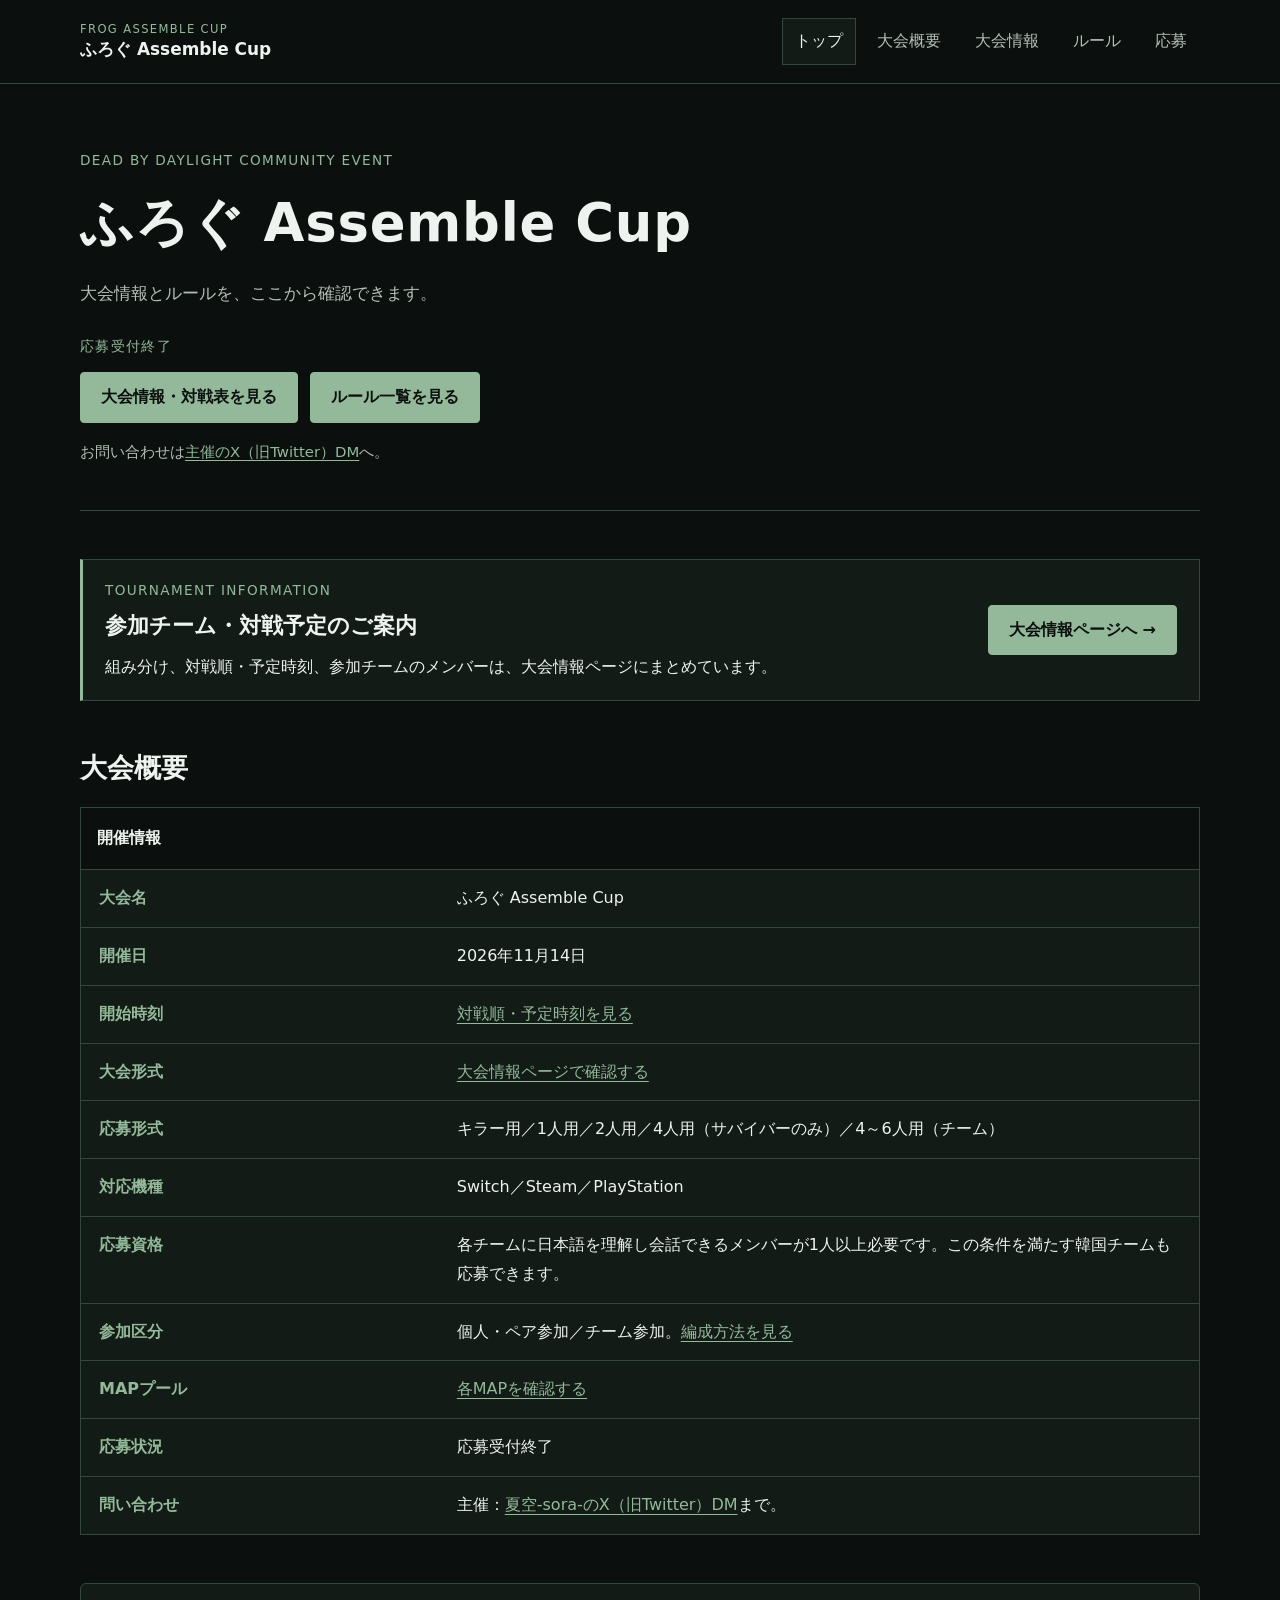
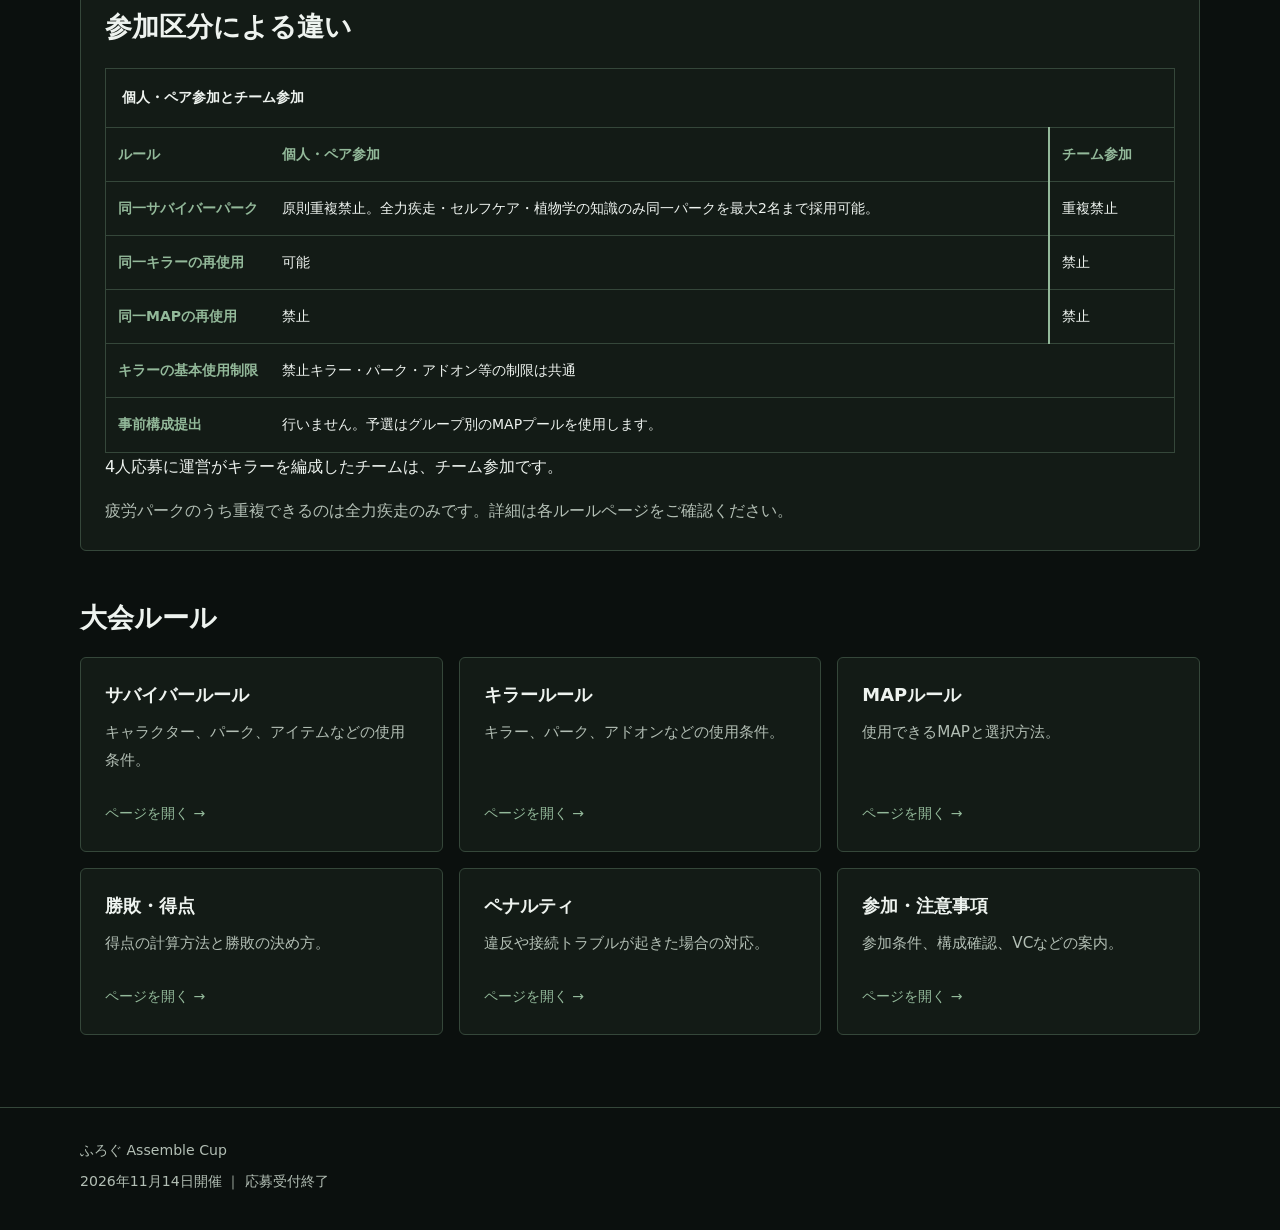
==== commit c5b94b65: "Move tournament details to dedicated page and group team rosters" ====
--- a/index.html
+++ b/index.html
@@ -3,10 +3,10 @@
 <head>
   <meta charset="UTF-8">
   <meta name="viewport" content="width=device-width, initial-scale=1">
-  <meta name="description" content="2026年11月14日開催、ふろぐ Assemble Cup。参加7チーム、対戦予定、メンバーと大会ルールを掲載。応募受付終了。">
+  <meta name="description" content="2026年11月14日開催、ふろぐ Assemble Cup。大会情報・対戦表と大会ルールをご案内。応募受付終了。">
   <title>ふろぐ Assemble Cup | 大会ルール</title>
   <meta property="og:title" content="ふろぐ Assemble Cup | 大会ルール">
-  <meta property="og:description" content="2026年11月14日開催、ふろぐ Assemble Cup。参加7チーム、対戦予定、メンバーと大会ルールを掲載。応募受付終了。">
+  <meta property="og:description" content="2026年11月14日開催、ふろぐ Assemble Cup。大会情報・対戦表と大会ルールをご案内。応募受付終了。">
   <meta property="og:type" content="website">
   <meta property="og:site_name" content="ふろぐ Assemble Cup">
   <meta property="og:locale" content="ja_JP">
@@ -18,7 +18,7 @@
   <meta property="og:image:alt" content="ふろぐ Assemble Cup 大会告知画像">
   <meta name="twitter:card" content="summary_large_image">
   <meta name="twitter:title" content="ふろぐ Assemble Cup | 大会ルール">
-  <meta name="twitter:description" content="2026年11月14日開催、ふろぐ Assemble Cup。参加7チーム、対戦予定、メンバーと大会ルールを掲載。応募受付終了。">
+  <meta name="twitter:description" content="2026年11月14日開催、ふろぐ Assemble Cup。大会情報・対戦表と大会ルールをご案内。応募受付終了。">
   <meta name="twitter:image" content="https://soradbdkkp-lang.github.io/frog-assemble-cup/assets/images/ogp-assemble-cup.png">
   <meta name="twitter:image:alt" content="ふろぐ Assemble Cup 大会告知画像">
   <link rel="icon" type="image/png" sizes="32x32" href="assets/images/favicon-32.png">
@@ -27,7 +27,7 @@
   <link rel="stylesheet" href="css/tokens.css">
   <link rel="stylesheet" href="css/base.css">
   <link rel="stylesheet" href="css/components.css">
-  <link rel="stylesheet" href="css/pages.css">
+  <link rel="stylesheet" href="css/pages.css?v=20261029-info">
 </head>
 <body>
   <a class="skip-link" href="#main">本文へ移動</a>
@@ -37,6 +37,7 @@
       <nav class="site-nav" aria-label="サイトナビゲーション">
         <a href="index.html" aria-current="page">トップ</a>
         <a href="index.html#overview">大会概要</a>
+        <a href="pages/tournament-info.html">大会情報</a>
         <a href="pages/rules.html">ルール</a>
         <a href="index.html#entry">応募</a>
       </nav>
@@ -48,39 +49,21 @@
       <h1 id="event-title">ふろぐ Assemble Cup</h1>
       <p class="lead">大会情報とルールを、ここから確認できます。</p>
       <p class="hero-label">応募受付終了</p>
-      <div class="hero-actions"><a class="button" href="#schedule">対戦表を見る</a><a class="button" href="pages/rules.html">ルール一覧を見る</a></div>
+      <div class="hero-actions"><a class="button" href="pages/tournament-info.html">大会情報・対戦表を見る</a><a class="button" href="pages/rules.html">ルール一覧を見る</a></div>
       <p class="hero-contact">お問い合わせは<a href="https://x.com/sora_kkp_game">主催のX（旧Twitter）DM</a>へ。</p>
     </section>
-    <section class="section" aria-label="大会情報"><div class="notice notice--info"><strong>7チームの組み分け・対戦予定が確定しました</strong><p><a href="#groups">組み分け</a>・<a href="#schedule">対戦表</a>・<a href="#teams">メンバー</a>を掲載しています。応募受付は終了しました。</p></div></section>
+    <section class="section" aria-labelledby="info-guide-heading"><div class="notice notice--info info-guide"><div><p class="hero-label">TOURNAMENT INFORMATION</p><h2 id="info-guide-heading">参加チーム・対戦予定のご案内</h2><p>組み分け、対戦順・予定時刻、参加チームのメンバーは、大会情報ページにまとめています。</p></div><a class="button" href="pages/tournament-info.html">大会情報ページへ →</a></div></section>
     <section class="section" id="overview" aria-labelledby="overview-heading">
       <h2 class="section-heading" id="overview-heading">大会概要</h2>
       <div class="table-wrap"><table><caption>開催情報</caption><tbody>
         <tr><th scope="row">大会名</th><td>ふろぐ Assemble Cup</td></tr>
-        <tr><th scope="row">開催日</th><td><time datetime="2026-11-14">2026年11月14日</time></td></tr><tr><th scope="row">開始時刻</th><td>16:00開始予定。<a href="#schedule">対戦順・予定時刻を見る</a></td></tr>
-        <tr><th scope="row">大会形式</th><td>7チームによる予選A・予選B。各ブロックの予選総合Pt上位2チームが準決勝へ進み、決勝を行います。</td></tr>
+        <tr><th scope="row">開催日</th><td><time datetime="2026-11-14">2026年11月14日</time></td></tr><tr><th scope="row">開始時刻</th><td><a href="pages/tournament-info.html#schedule">対戦順・予定時刻を見る</a></td></tr>
+        <tr><th scope="row">大会形式</th><td><a href="pages/tournament-info.html#groups">大会情報ページで確認する</a></td></tr>
         <tr><th scope="row">応募形式</th><td>キラー用／1人用／2人用／4人用（サバイバーのみ）／4～6人用（チーム）</td></tr><tr><th scope="row">対応機種</th><td>Switch／Steam／PlayStation</td></tr><tr><th scope="row">応募資格</th><td>各チームに日本語を理解し会話できるメンバーが1人以上必要です。この条件を満たす韓国チームも応募できます。</td></tr>
         <tr><th scope="row">参加区分</th><td>個人・ペア参加／チーム参加。<a href="pages/notes.html#entry-types">編成方法を見る</a></td></tr>
-        <tr><th scope="row">MAPプール</th><td>予選はグループ別プール、準決勝・決勝は各3MAP。<a href="pages/map-pool.html#map-pools">各MAPを確認する</a></td></tr><tr id="entry"><th scope="row">応募状況</th><td>応募受付終了</td></tr><tr><th scope="row">問い合わせ</th><td>主催：<a href="https://x.com/sora_kkp_game">夏空-sora-のX（旧Twitter）DM</a>まで。</td></tr>
+        <tr><th scope="row">MAPプール</th><td><a href="pages/map-pool.html#map-pools">各MAPを確認する</a></td></tr><tr id="entry"><th scope="row">応募状況</th><td>応募受付終了</td></tr><tr><th scope="row">問い合わせ</th><td>主催：<a href="https://x.com/sora_kkp_game">夏空-sora-のX（旧Twitter）DM</a>まで。</td></tr>
       </tbody></table></div>
     </section>
-<section class="section" id="groups"><h2>組み分け</h2><p>参加7チーム。予選A・予選Bの各ブロックで予選総合Pt上位2チームが準決勝に進出し、決勝を行います。ブロック内の割り当てはランダムです。</p><div class="data-grid"><article class="card"><h3>予選A</h3><p>3チーム総当たり・全3試合。各チーム2試合。</p><ul><li>A：まちゅぴChu♡</li><li>B：rudis</li><li>C：ドクターペッパー</li></ul></article><article class="card"><h3>予選B</h3><p>4チームが各2試合を行う全4試合。4チーム総当たりではありません。</p><ul><li>A：まるぶる</li><li>B：たまたま株式会社</li><li>C：Little Tail</li><li>D：ZEAL</li></ul></article></div><p><a href="pages/win-condition.html#qualifying-points">予選総合Pt・順位の決め方を見る</a></p></section>
-<section class="section" id="schedule"><h2>対戦順・タイムテーブル</h2><p>2026年11月14日開催。すべて1試合50分想定の予定時刻です。決勝終了予定は翌11月15日0:45です。</p><div class="table-wrap" tabindex="0" role="region" aria-label="対戦表"><table class="schedule-table"><caption>全10試合の予定</caption><thead><tr><th scope="col">試合</th><th scope="col">予定時刻</th><th scope="col">対戦（左 vs 右）</th></tr></thead><tbody><tr><th scope="row">予選A①</th><td>16:00～16:50</td><td><span>まちゅぴChu♡</span> <span class="muted">vs</span> <span>rudis</span></td></tr>
-<tr><th scope="row">予選A②</th><td>16:50～17:40</td><td><span>まちゅぴChu♡</span> <span class="muted">vs</span> <span>ドクターペッパー</span></td></tr>
-<tr><th scope="row">予選A③</th><td>17:40～18:30</td><td><span>rudis</span> <span class="muted">vs</span> <span>ドクターペッパー</span></td></tr>
-<tr><th scope="row">予選B①</th><td>18:40～19:30</td><td><span>まるぶる</span> <span class="muted">vs</span> <span>たまたま株式会社</span></td></tr>
-<tr><th scope="row">予選B②</th><td>19:30～20:20</td><td><span>Little Tail</span> <span class="muted">vs</span> <span>ZEAL</span></td></tr>
-<tr><th scope="row">予選B③</th><td>20:20～21:10</td><td><span>予選B①の勝ち</span> <span class="muted">vs</span> <span>予選B②の勝ち</span></td></tr>
-<tr><th scope="row">予選B④</th><td>21:10～22:00</td><td><span>予選B①の負け</span> <span class="muted">vs</span> <span>予選B②の負け</span></td></tr>
-<tr><th scope="row">準決勝①</th><td>22:10～23:00</td><td><span>予選A1位</span> <span class="muted">vs</span> <span>予選B2位</span></td></tr>
-<tr><th scope="row">準決勝②</th><td>23:00～23:50</td><td><span>予選B1位</span> <span class="muted">vs</span> <span>予選A2位</span></td></tr>
-<tr><th scope="row">決勝</th><td>23:55～翌0:45</td><td><span>準決勝①の勝ち</span> <span class="muted">vs</span> <span>準決勝②の勝ち</span></td></tr></tbody></table></div><h3>先攻・後攻</h3><ul><li>予選：対戦表の左側のチームが先攻キラー。</li><li>準決勝：予選1位のチームが先攻・後攻を選択。</li><li>決勝：ダイスの出目が大きいチームが先攻・後攻を選択。</li></ul></section>
-<section class="section" id="teams"><h2>参加チーム・メンバー</h2><div class="grid team-grid"><article class="card"><h3>ドクターペッパー</h3><ul class="name-list"><li>Chiii</li><li>orichara</li><li>Guys_Bell</li><li>MK_btc</li></ul></article>
-<article class="card"><h3>たまたま株式会社</h3><ul class="name-list"><li>ゆーしぃ</li><li>ますまる</li><li>yukayu</li><li>ゆめ。</li><li>サンタ帽ペンギン</li></ul></article>
-<article class="card"><h3>Little Tail</h3><ul class="name-list"><li>LeiTa</li><li>ぶんぶん。</li><li>Hachi</li><li>kumaもん</li><li>TEKE</li></ul></article>
-<article class="card"><h3>まるぶる</h3><ul class="name-list"><li>つばめ</li><li>ぶらんち</li><li>GEL_SHY</li><li>こまめ</li><li>とよろ</li></ul></article>
-<article class="card"><h3>ZEAL</h3><ul class="name-list"><li>モブのアーティスト</li><li>さとう</li><li>ひひの</li><li>みゃこ</li><li>ごま</li><li>ぼーちゃん</li></ul></article>
-<article class="card"><h3>まちゅぴChu♡</h3><ul class="name-list"><li>いまじん</li><li>いもけんぴ</li><li>しえるん</li><li>さしみアレルギー</li><li>にんじん</li><li>とと</li></ul></article>
-<article class="card"><h3>rudis</h3><ul class="name-list"><li>水縹みく（みずはなだ みく）</li><li>ちょも</li><li>なゆ</li><li>あさみ</li></ul></article></div></section>
     <section class="section" aria-label="参加区分による違い"><section class="card" id="differences"><h2>参加区分による違い</h2><div class="table-wrap"><table class="comparison-table"><caption>個人・ペア参加とチーム参加</caption><thead><tr><th scope="col">ルール</th><th scope="col">個人・ペア参加</th><th scope="col">チーム参加</th></tr></thead><tbody><tr><th scope="row">同一サバイバーパーク</th><td>原則重複禁止。全力疾走・セルフケア・植物学の知識のみ同一パークを最大2名まで採用可能。</td><td>重複禁止</td></tr><tr><th scope="row">同一キラーの再使用</th><td>可能</td><td>禁止</td></tr><tr><th scope="row">同一MAPの再使用</th><td>禁止</td><td>禁止</td></tr><tr><th scope="row">キラーの基本使用制限</th><td colspan="2">禁止キラー・パーク・アドオン等の制限は共通</td></tr><tr><th scope="row">事前構成提出</th><td colspan="2">行いません。予選はグループ別のMAPプールを使用します。</td></tr></tbody></table></div><p>4人応募に運営がキラーを編成したチームは、チーム参加です。</p><p class="muted">疲労パークのうち重複できるのは全力疾走のみです。詳細は各ルールページをご確認ください。</p></section></section>
     <section class="section" id="rules" aria-labelledby="rules-heading"><h2 class="section-heading" id="rules-heading">大会ルール</h2><div class="grid"><a class="card rule-link" href="pages/survivor-rules.html"><h3>サバイバールール</h3><p>キャラクター、パーク、アイテムなどの使用条件。</p><span class="link-label">ページを開く →</span></a>
 <a class="card rule-link" href="pages/killer-rules.html"><h3>キラールール</h3><p>キラー、パーク、アドオンなどの使用条件。</p><span class="link-label">ページを開く →</span></a>
--- a/css/pages.css
+++ b/css/pages.css
@@ -52,3 +52,17 @@
   .schedule-table td:nth-child(2) { text-align: right; }
   .schedule-table td:last-child { grid-column: 1 / -1; }
 }
+
+.info-guide { display: flex; align-items: center; justify-content: space-between; gap: 28px; }
+.info-guide > div { flex: 1; }
+.info-guide .button { flex-shrink: 0; }
+.info-guide h2 { font-size: 1.4rem; margin-bottom: 12px; }
+.info-guide .hero-label { margin-bottom: 8px; }
+@media (max-width: 700px) { .info-guide { align-items: stretch; flex-direction: column; gap: 20px; } }
+
+.roster-group + .roster-group { margin-top: 32px; }
+.roster-group > h3 { padding-bottom: 12px; border-bottom: 1px solid var(--line); color: var(--accent); }
+.team-grid h4 { margin: 0 0 16px; color: var(--accent); font-size: 1.12rem; line-height: 1.4; }
+.team-grid--b { grid-template-columns: repeat(2, minmax(0, 1fr)); }
+.member-list { display: flex; flex-wrap: wrap; gap: 6px 16px; padding: 0; margin: 0; list-style: none; }
+@media (max-width: 700px) { .team-grid { grid-template-columns: 1fr; } }
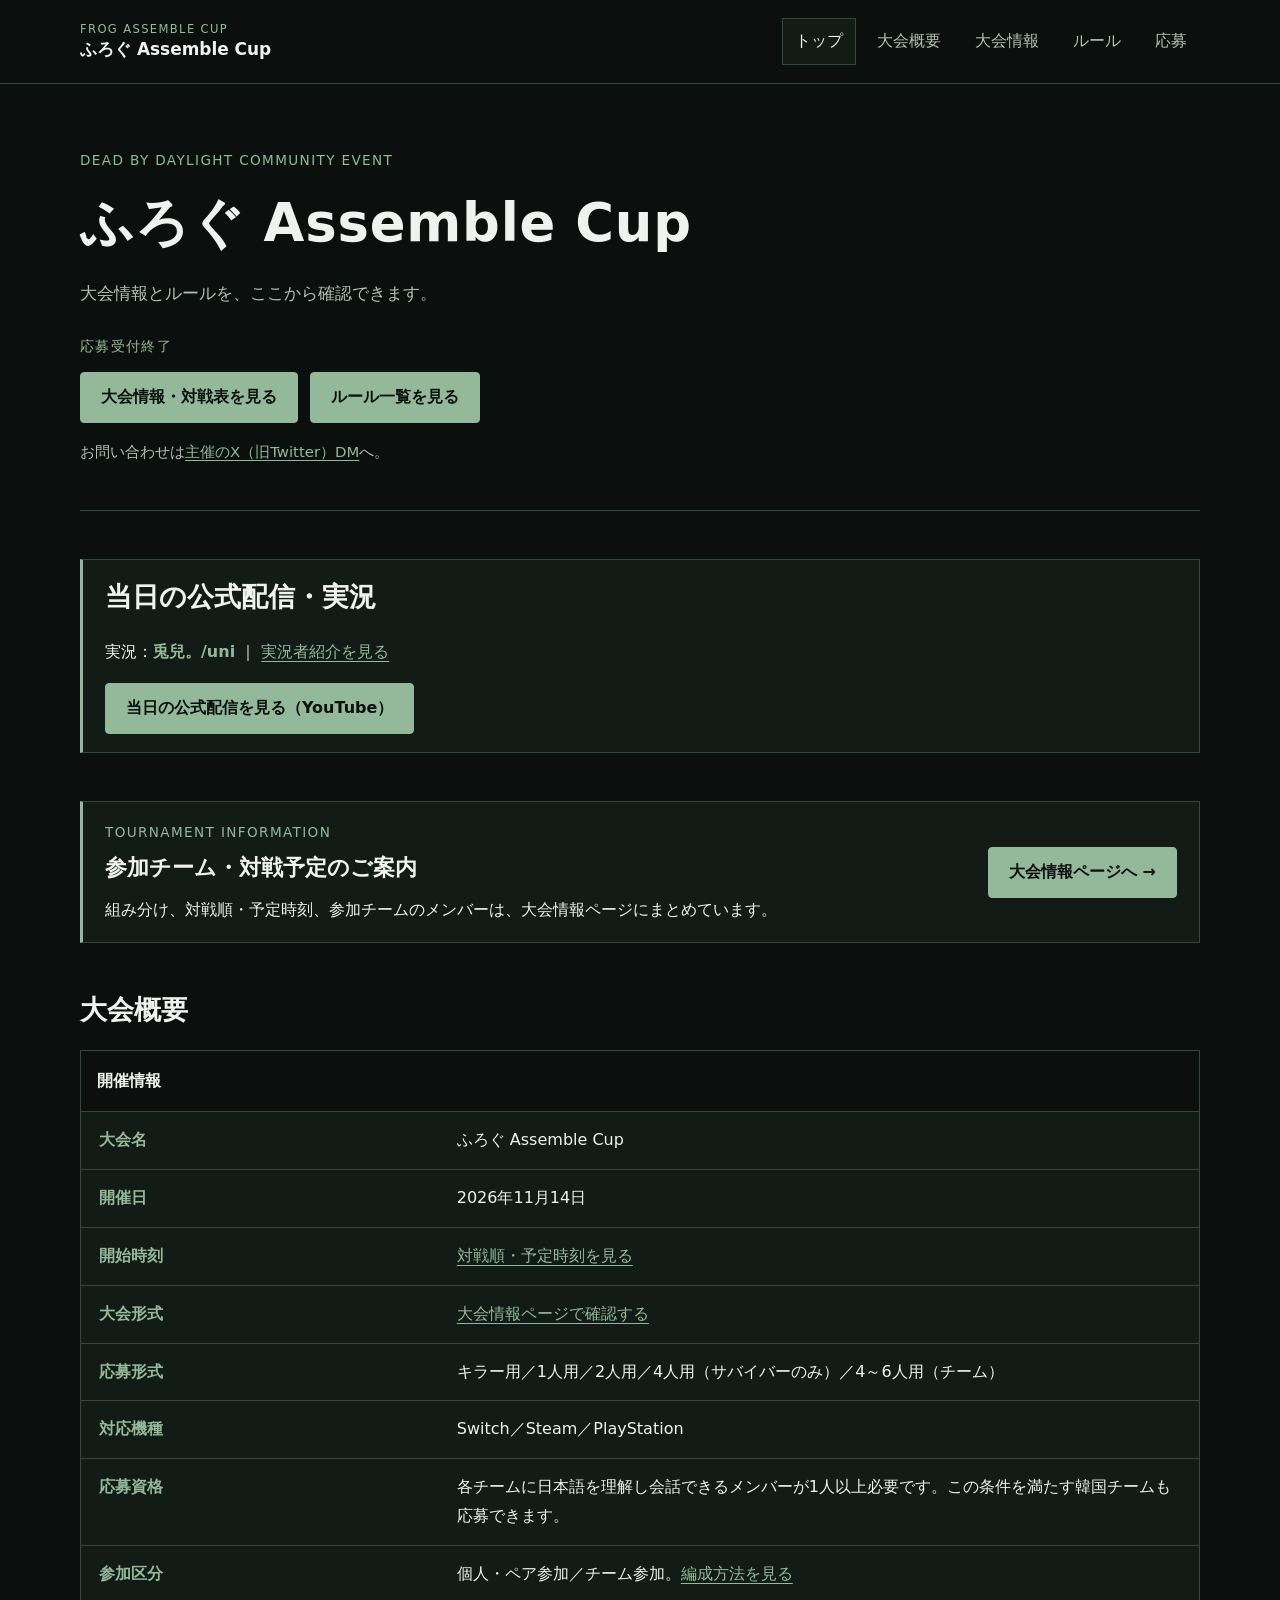
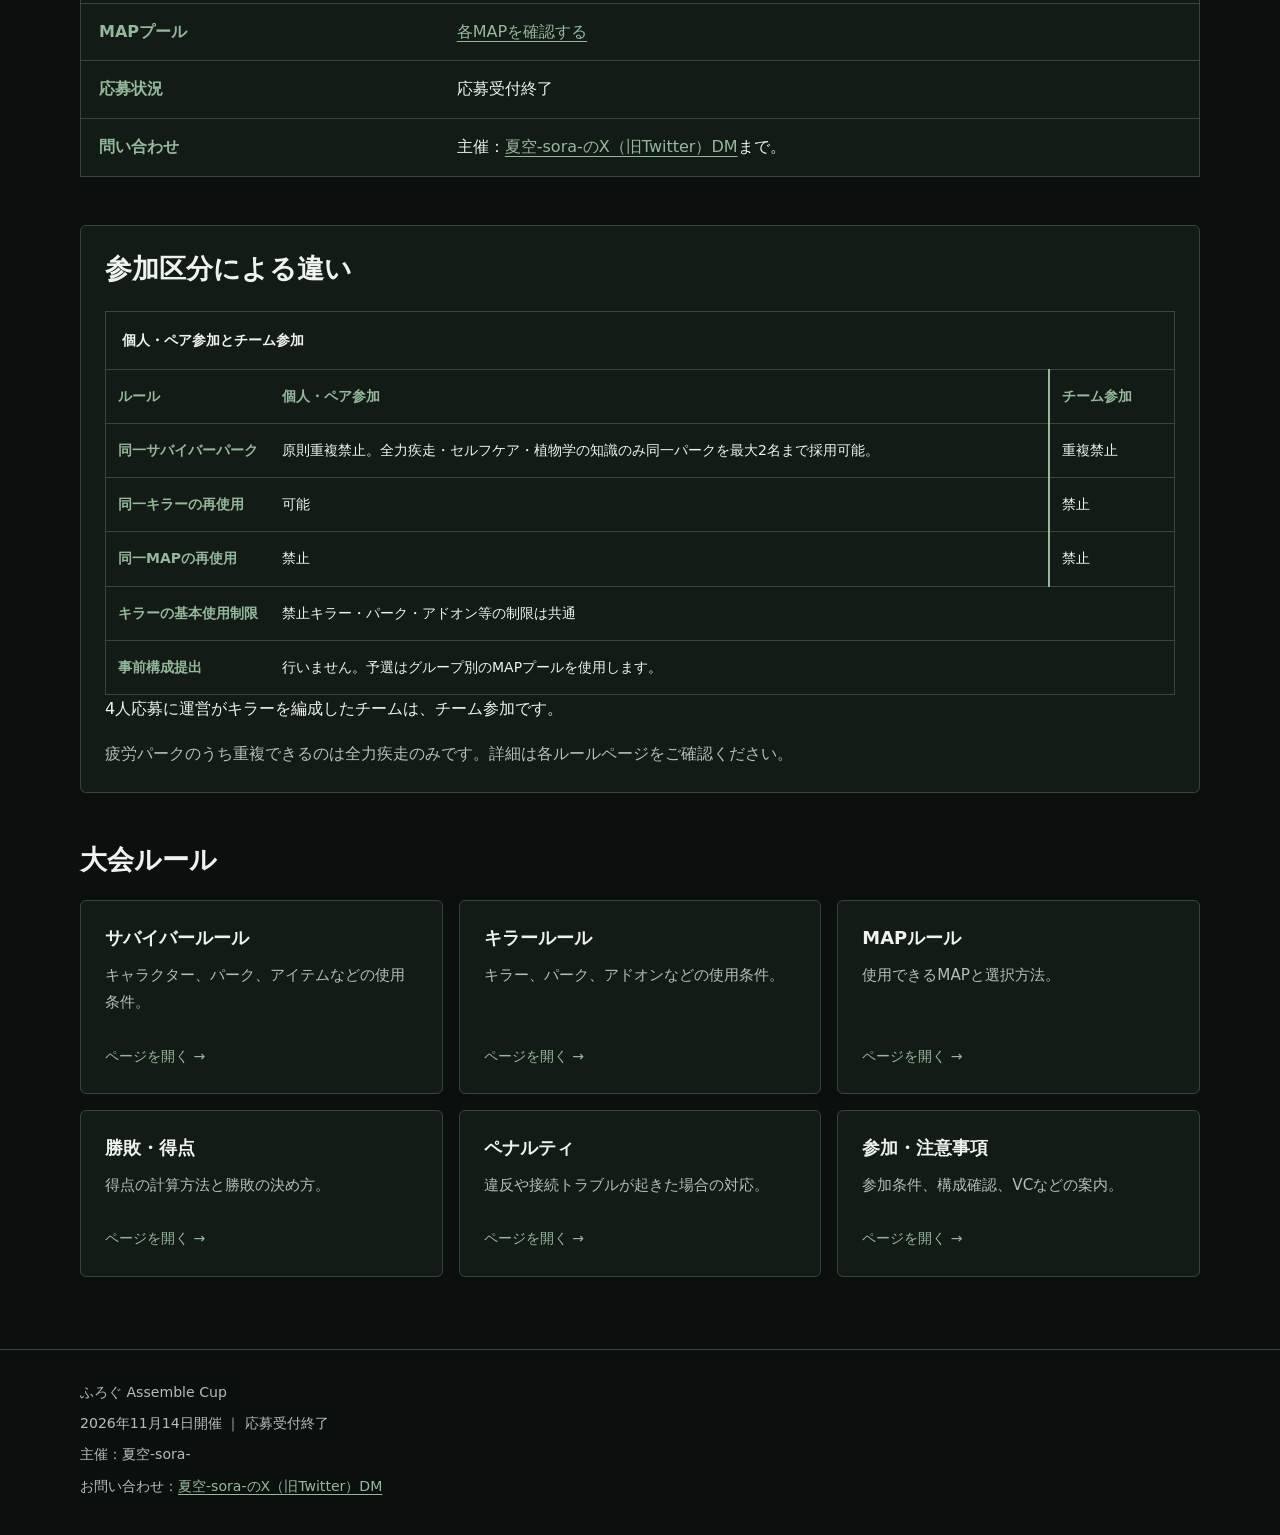
==== commit 0a12abd5: "Add official broadcast, commentator profile and contact footers" ====
--- a/index.html
+++ b/index.html
@@ -27,7 +27,7 @@
   <link rel="stylesheet" href="css/tokens.css">
   <link rel="stylesheet" href="css/base.css">
   <link rel="stylesheet" href="css/components.css">
-  <link rel="stylesheet" href="css/pages.css?v=20261029-info">
+  <link rel="stylesheet" href="css/pages.css?v=20261112-official-stream">
 </head>
 <body>
   <a class="skip-link" href="#main">本文へ移動</a>
@@ -52,6 +52,12 @@
       <div class="hero-actions"><a class="button" href="pages/tournament-info.html">大会情報・対戦表を見る</a><a class="button" href="pages/rules.html">ルール一覧を見る</a></div>
       <p class="hero-contact">お問い合わせは<a href="https://x.com/sora_kkp_game">主催のX（旧Twitter）DM</a>へ。</p>
     </section>
+    <section class="section" aria-labelledby="official-stream-heading">
+  <div class="notice notice--info"><h2 id="official-stream-heading">当日の公式配信・実況</h2>
+    <p>実況：<strong>兎兒。/uni</strong> ｜ <a href="pages/tournament-info.html#official-stream">実況者紹介を見る</a></p>
+    <a class="button" href="https://www.youtube.com/live/pVIY7STmrT4?si=Gt92Mlwq0TLh2y2P">当日の公式配信を見る（YouTube）</a>
+  </div>
+</section>
     <section class="section" aria-labelledby="info-guide-heading"><div class="notice notice--info info-guide"><div><p class="hero-label">TOURNAMENT INFORMATION</p><h2 id="info-guide-heading">参加チーム・対戦予定のご案内</h2><p>組み分け、対戦順・予定時刻、参加チームのメンバーは、大会情報ページにまとめています。</p></div><a class="button" href="pages/tournament-info.html">大会情報ページへ →</a></div></section>
     <section class="section" id="overview" aria-labelledby="overview-heading">
       <h2 class="section-heading" id="overview-heading">大会概要</h2>
@@ -72,6 +78,6 @@
 <a class="card rule-link" href="pages/penalties.html"><h3>ペナルティ</h3><p>違反や接続トラブルが起きた場合の対応。</p><span class="link-label">ページを開く →</span></a>
 <a class="card rule-link" href="pages/notes.html"><h3>参加・注意事項</h3><p>参加条件、構成確認、VCなどの案内。</p><span class="link-label">ページを開く →</span></a></div></section>
   </main>
-  <footer class="site-footer"><div class="container"><p>ふろぐ Assemble Cup</p><p>2026年11月14日開催 ｜ 応募受付終了</p></div></footer>
+  <footer class="site-footer"><div class="container"><p>ふろぐ Assemble Cup</p><p>2026年11月14日開催 ｜ 応募受付終了</p><p>主催：夏空-sora-</p><p>お問い合わせ：<a href="https://x.com/sora_kkp_game">夏空-sora-のX（旧Twitter）DM</a></p></div></footer>
 </body>
 </html>
--- a/css/pages.css
+++ b/css/pages.css
@@ -66,3 +66,32 @@
 .team-grid--b { grid-template-columns: repeat(2, minmax(0, 1fr)); }
 .member-list { display: flex; flex-wrap: wrap; gap: 6px 16px; padding: 0; margin: 0; list-style: none; }
 @media (max-width: 700px) { .team-grid { grid-template-columns: 1fr; } }
+
+/* MAP bonus marks are assigned only to announced stage targets. */
+.map-card { border-width: 2px; }
+.map-card img { height: auto; }
+.map-card--bonus { border-color: #dfba62; background: #201e15; }
+.map-card__body { padding: 14px; }
+.map-card__body .map-card__name { padding: 0; }
+.map-card__realm, .killer-card__alias { margin: 6px 0 0; color: var(--muted); font-size: .8rem; line-height: 1.5; }
+.bonus-label { display: inline-block; padding: 4px 8px; border-radius: 3px; background: #dfba62; color: #18160e; font-size: .76rem; font-weight: 700; line-height: 1.5; }
+.map-card__body .bonus-label { margin-bottom: 10px; }
+.bonus-legend { display: flex; align-items: center; flex-wrap: wrap; gap: 8px 12px; font-size: .86rem; }
+.killer-grid { display: grid; grid-template-columns: repeat(4, minmax(0, 1fr)); gap: 14px; padding: 0; list-style: none; }
+.killer-card { border: 1px solid var(--line); border-radius: 6px; background: var(--bg); overflow: hidden; }
+.killer-card__portrait { position: relative; background: radial-gradient(ellipse at center, #283a30, #0b120f); }
+.killer-card img { width: 100%; height: auto; aspect-ratio: 1; object-fit: contain; }
+.killer-card__points { position: absolute; top: 8px; right: 8px; padding: 2px 8px; border: 1px solid #dfba62; border-radius: 3px; background: #171a15; color: #f1d187; font-size: .85rem; font-weight: 700; }
+.killer-card__body { padding: 12px; }
+.killer-card__name { margin: 0; font-weight: 700; line-height: 1.5; font-size: .92rem; }
+@media (max-width: 600px) { .killer-grid { grid-template-columns: repeat(2, minmax(0, 1fr)); gap: 10px; } .killer-card__body { padding: 10px; } }
+
+/* Display the supplied portrait in full, preserving its original proportions. */
+.broadcast-profile { display: grid; grid-template-columns: 200px minmax(0, 1fr); align-items: center; gap: 28px; }
+.broadcast-profile__image { width: 200px; max-width: 100%; height: auto; }
+.broadcast-profile__details { min-width: 0; }
+.broadcast-profile__details h3 { font-size: 1.5rem; }
+@media (max-width: 600px) {
+  .broadcast-profile { grid-template-columns: minmax(0, 1fr); gap: 20px; }
+  .broadcast-profile__image { width: 160px; }
+}
